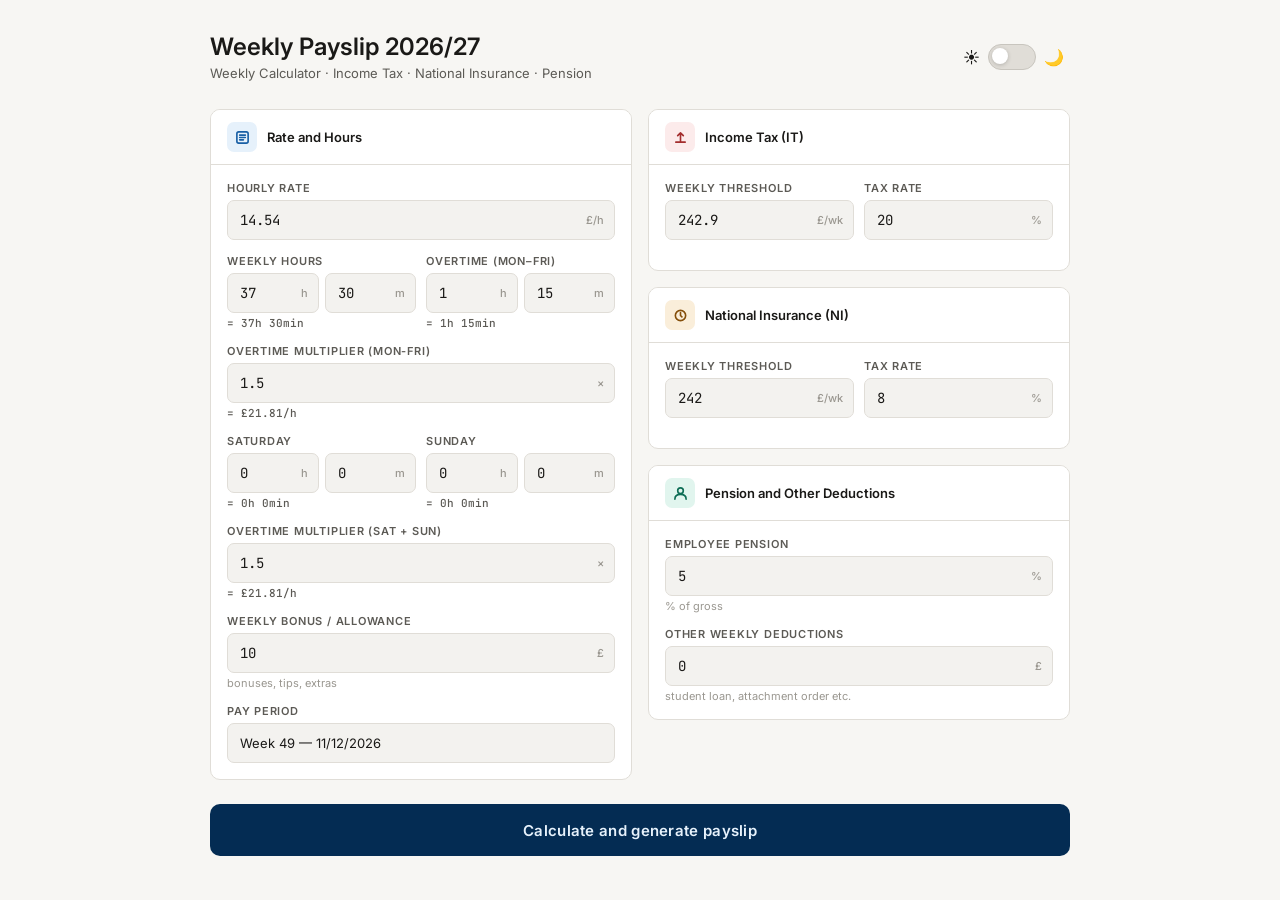
==== index.html @ 555c97ad "Update index.html" ====
<!DOCTYPE html>
<html lang="pl">
<head>
<meta charset="UTF-8"/>
<meta name="viewport" content="width=device-width,initial-scale=1"/>
<title>Weekly Payslip 2026/27</title>
<link href="https://fonts.googleapis.com/css2?family=Inter:wght@400;500;600&family=JetBrains+Mono:wght@400;500&display=swap" rel="stylesheet"/>
<style>
*{box-sizing:border-box;margin:0;padding:0}

body{
  font-family:'Inter',sans-serif;min-height:100vh;padding:2rem 1rem;
  background:#F7F6F3;color:#1A1917;
  --surface:#FFFFFF;--surface2:#F3F2EF;--border:#E0DDD7;--border2:#C8C5BE;
  --text:#1A1917;--text2:#5C5A55;--text3:#9A9790;
  --blue-dark:#042C53;--blue-mid:#185FA5;--blue-light:#E6F1FB;--blue-muted:#85B7EB;
  --teal:#0F6E56;--teal-light:#E1F5EE;--teal-mid:#5DCAA5;
  --red:#A32D2D;--red-light:#FCEBEB;
  --amber:#854F0B;--amber-light:#FAEEDA;
  --purple:#3C3489;--purple-light:#EEEDFE;
  --green:#3B6D11;--green-light:#EAF3DE;
  --radius:10px;--radius-sm:7px;
  --toggle-bg:#E0DDD7;--toggle-thumb:#fff;
  -webkit-transition:background .25s,color .25s;
  transition:background .25s,color .25s;
}

body.dark{
  background:#111110;color:#F0EFED;
  --surface:#1C1C1A;--surface2:#242422;--border:#2E2E2B;--border2:#3D3D3A;
  --text:#F0EFED;--text2:#A8A59E;--text3:#6A6762;
  --blue-dark:#0D3F73;--blue-mid:#3080C8;--blue-light:#0C1E2E;--blue-muted:#5A9DD4;
  --teal:#1A9A78;--teal-light:#0A1F19;--teal-mid:#3DB890;
  --red:#CC4444;--red-light:#220E0E;
  --amber:#C47B20;--amber-light:#211508;
  --purple:#6658D4;--purple-light:#131128;
  --green:#5A9D28;--green-light:#0D1A06;
  --toggle-bg:#3D3D3A;--toggle-thumb:#F0EFED;
}

.container{max-width:860px;margin:0 auto}
.page-header{margin-bottom:1.75rem;display:flex;align-items:center;justify-content:space-between;gap:1rem;flex-wrap:wrap}
.page-header-left{display:flex;flex-direction:column}
.page-title{font-size:24px;font-weight:600;color:var(--text)}
.page-sub{font-size:13px;color:var(--text2);margin-top:4px}

.theme-toggle{
  display:flex;align-items:center;gap:8px;
  cursor:pointer;flex-shrink:0;
  -webkit-user-select:none;user-select:none;
  -webkit-tap-highlight-color:transparent;
  padding:6px;border-radius:8px;
}
.toggle-track{
  width:48px;height:26px;border-radius:13px;
  background:var(--toggle-bg);
  position:relative;
  border:1.5px solid var(--border2);
  -webkit-transition:background .25s;
  transition:background .25s;
  flex-shrink:0;
}
.toggle-thumb{
  position:absolute;top:3px;left:3px;
  width:16px;height:16px;border-radius:50%;
  background:var(--toggle-thumb);
  -webkit-transition:-webkit-transform .25s,background .25s;
  transition:transform .25s,background .25s;
  box-shadow:0 1px 4px rgba(0,0,0,.2);
}
body.dark .toggle-thumb{
  -webkit-transform:translateX(22px);
  transform:translateX(22px);
  background:#3080C8;
}
.toggle-icon{font-size:16px;line-height:1;display:block}

.form-grid{display:grid;grid-template-columns:1fr 1fr;gap:1rem;margin-bottom:1.25rem}
@media(max-width:640px){.form-grid{grid-template-columns:1fr}}
.card{background:var(--surface);border:1px solid var(--border);border-radius:var(--radius);overflow:hidden;-webkit-transition:background .25s,border-color .25s;transition:background .25s,border-color .25s}
.card-head{padding:.75rem 1rem;border-bottom:1px solid var(--border);display:flex;align-items:center;gap:10px;background:var(--surface)}
.card-icon{width:30px;height:30px;border-radius:var(--radius-sm);display:flex;align-items:center;justify-content:center;flex-shrink:0}
.icon-blue{background:var(--blue-light)}.icon-teal{background:var(--teal-light)}.icon-amber{background:var(--amber-light)}.icon-red{background:var(--red-light)}
.card-head-title{font-size:13px;font-weight:600;color:var(--text)}
.card-body{padding:1rem}
.field{margin-bottom:.875rem}.field:last-child{margin-bottom:0}
.field label{font-size:11px;font-weight:600;color:var(--text2);display:block;margin-bottom:5px;text-transform:uppercase;letter-spacing:.07em}
.field-hint{font-size:11px;color:var(--text3);margin-top:3px}
.input-wrap{position:relative}
.input-wrap input{
  width:100%;height:40px;border-radius:var(--radius-sm);
  border:1px solid var(--border);background:var(--surface2);color:var(--text);
  font-size:14px;padding:0 42px 0 12px;
  font-family:'JetBrains Mono',monospace;
  -webkit-transition:border-color .15s;transition:border-color .15s;
  -moz-appearance:textfield;-webkit-appearance:none;appearance:none;
}
.input-wrap input::-webkit-outer-spin-button,.input-wrap input::-webkit-inner-spin-button{-webkit-appearance:none}
.input-wrap input[type=text]{font-family:'Inter',sans-serif;font-size:13px;padding:0 12px}
.input-wrap input:focus{outline:none;border-color:var(--blue-mid)}
.input-suffix{position:absolute;right:11px;top:50%;-webkit-transform:translateY(-50%);transform:translateY(-50%);font-size:11px;color:var(--text3);font-family:'Inter',sans-serif;pointer-events:none;font-weight:500}
.time-display{font-size:11px;color:var(--text3);margin-top:3px;font-family:'JetBrains Mono',monospace;font-weight:500}
.time-display span{color:var(--text2)}
.two-col{display:grid;grid-template-columns:1fr 1fr;gap:10px}
.right-stack{display:flex;flex-direction:column;gap:1rem}
.calc-btn{
  width:100%;height:52px;border-radius:var(--radius);border:none;
  background:var(--blue-dark);color:#E6F1FB;
  font-size:15px;font-weight:600;cursor:pointer;
  font-family:'Inter',sans-serif;letter-spacing:.02em;
  -webkit-transition:opacity .15s;transition:opacity .15s;
  margin-top:.25rem;-webkit-tap-highlight-color:transparent;
}
.calc-btn:hover{opacity:.85}.calc-btn:active{opacity:.9}

.slip-outer{margin-top:1.75rem;background:#E8E6E1;border-radius:16px;padding:1.25rem;display:none}
body.dark .slip-outer{background:#1A1A18}
.slip{background:var(--surface);border-radius:14px;border:1px solid var(--border);overflow:hidden;box-shadow:0 2px 12px rgba(0,0,0,.07)}
.slip-top{background:var(--blue-dark);padding:1.5rem}
.slip-top-row{display:flex;justify-content:space-between;align-items:center}
.slip-wordmark{font-size:10px;letter-spacing:.16em;color:var(--blue-muted);text-transform:uppercase;font-weight:600}
.slip-pill{font-size:10px;background:var(--blue-mid);color:#B5D4F4;padding:4px 13px;border-radius:20px;font-weight:600;letter-spacing:.05em}
.slip-gross-row{margin-top:.875rem;display:flex;align-items:baseline;gap:10px}
.slip-gross-val{font-size:32px;font-weight:600;color:#F0EFED;font-family:'JetBrains Mono',monospace}
.slip-gross-lbl{font-size:12px;color:var(--blue-muted)}
.slip-period{font-size:12px;color:var(--blue-muted);margin-top:3px}
.slip-bar-track{height:4px;background:#0C447C;border-radius:2px;margin-top:1.25rem}
.slip-bar-fill{height:100%;background:var(--teal-mid);border-radius:2px;-webkit-transition:width .5s ease;transition:width .5s ease}
.slip-metrics{display:grid;grid-template-columns:repeat(3,1fr);border-bottom:1px solid var(--border)}
.sm-cell{padding:.875rem 1.125rem;border-right:1px solid var(--border)}.sm-cell:last-child{border-right:none}
.sm-lbl{font-size:10px;text-transform:uppercase;letter-spacing:.07em;color:var(--text3);margin-bottom:4px;font-weight:600}
.sm-val{font-size:17px;font-weight:600;font-family:'JetBrains Mono',monospace}
.v-blue{color:var(--blue-mid)}.v-red{color:var(--red)}.v-green{color:var(--green)}
.slip-section{padding:1rem 1.25rem}.slip-section+.slip-section{border-top:1px solid var(--border)}
.slip-sec-title{font-size:10px;font-weight:700;text-transform:uppercase;letter-spacing:.09em;color:var(--text3);margin-bottom:.75rem}
.earn-table{width:100%;border-collapse:collapse}
.earn-table td{padding:7px 0;font-size:13px;vertical-align:middle;border-bottom:1px solid var(--border)}
.earn-table tr:last-child td{border-bottom:none}
.earn-table td:nth-child(2){text-align:center;font-family:'JetBrains Mono',monospace;font-size:11px;color:var(--text2)}
.earn-table td:nth-child(3){text-align:right;font-family:'JetBrains Mono',monospace;font-size:13px;font-weight:500;color:var(--text)}
.earn-table .total-row td{font-weight:700;font-size:14px;padding-top:11px;border-top:2px solid var(--border2);border-bottom:none}
.tag{display:inline-block;font-size:9px;padding:2px 7px;border-radius:20px;font-weight:700;margin-left:5px;vertical-align:middle;letter-spacing:.03em}
.t-base{background:var(--teal-light);color:var(--teal)}.t-ot{background:var(--amber-light);color:var(--amber)}
.t-sat{background:var(--blue-light);color:var(--blue-mid)}.t-sun{background:var(--red-light);color:var(--red)}
.t-bonus{background:var(--purple-light);color:var(--purple)}
.ded-table{width:100%;border-collapse:collapse}
.ded-table td{padding:7px 0;font-size:13px;border-bottom:1px solid var(--border)}
.ded-table tr:last-child td{border-bottom:none}
.ded-table td:nth-child(2){text-align:right;font-family:'JetBrains Mono',monospace;font-weight:500;color:var(--red)}
.ded-table .total-row td{font-weight:700;font-size:14px;padding-top:11px;border-top:2px solid var(--border2);border-bottom:none}
.ded-table .total-row td:nth-child(2){color:var(--red)}
.ded-note{font-size:11px;color:var(--text3);margin-left:4px}
.net-box{margin:0 1.25rem 1.25rem;background:var(--blue-dark);border-radius:var(--radius);padding:1.125rem 1.25rem;display:flex;justify-content:space-between;align-items:center}
.net-lbl{font-size:11px;color:var(--blue-muted);font-weight:600;text-transform:uppercase;letter-spacing:.06em}
.net-sub{font-size:11px;color:#378ADD;margin-top:3px}
.net-val{font-size:30px;font-weight:600;color:#F0EFED;font-family:'JetBrains Mono',monospace}
.slip-foot{padding:.875rem 1.25rem;background:var(--surface2);font-size:13px;color:var(--text2);border-top:1px solid var(--border);text-align:center}
svg.ico{width:15px;height:15px;stroke-width:1.75;fill:none;stroke-linecap:round;stroke-linejoin:round;display:block}
</style>
</head>
<body>
<div class="container">
  <div class="page-header">
    <div class="page-header-left">
      <div class="page-title">Weekly Payslip 2026/27</div>
      <div class="page-sub">Weekly Calculator · Income Tax · National Insurance · Pension</div>
    </div>
    <div class="theme-toggle" id="themeToggle">
      <span class="toggle-icon">☀️</span>
      <div class="toggle-track"><div class="toggle-thumb"></div></div>
      <span class="toggle-icon">🌙</span>
    </div>
  </div>

  <div class="form-grid">
    <div class="card">
      <div class="card-head">
        <div class="card-icon icon-blue"><svg class="ico" viewBox="0 0 16 16" stroke="#185FA5"><rect x="2" y="2" width="12" height="12" rx="2"/><path d="M5 8h6M5 5.5h6M5 10.5h4"/></svg></div>
        <div class="card-head-title">Rate and Hours</div>
      </div>
      <div class="card-body">
        <div class="field">
          <label>Hourly Rate</label>
          <div class="input-wrap"><input type="number" id="hourly_rate" step="0.01" value="14.54" oninput="livePreview()"/><span class="input-suffix">£/h</span></div>
        </div>
        <div class="two-col">
          <div class="field">
            <label>Weekly Hours</label>
            <div class="two-col" style="gap:6px">
              <div class="input-wrap"><input type="number" id="base_h" min="0" max="168" step="1" value="37" oninput="livePreview()" placeholder="hh"/><span class="input-suffix">h</span></div>
              <div class="input-wrap"><input type="number" id="base_m" min="0" max="59" step="1" value="30" oninput="livePreview()" placeholder="mm"/><span class="input-suffix">m</span></div>
            </div>
            <div class="time-display" id="base_hours_disp"><span>= 37h 30min</span></div>
          </div>
          <div class="field">
            <label>Overtime (Mon–Fri)</label>
            <div class="two-col" style="gap:6px">
              <div class="input-wrap"><input type="number" id="ot_h" min="0" max="99" step="1" value="1" oninput="livePreview()" placeholder="hh"/><span class="input-suffix">h</span></div>
              <div class="input-wrap"><input type="number" id="ot_m" min="0" max="59" step="1" value="15" oninput="livePreview()" placeholder="mm"/><span class="input-suffix">m</span></div>
            </div>
            <div class="time-display" id="ot_hours_disp"><span>= 1h 15min</span></div>
          </div>
        </div>
        <div class="field">
          <label>Overtime Multiplier (Mon-Fri)</label>
          <div class="input-wrap"><input type="number" id="ot_mult" step="0.1" value="1.5" oninput="livePreview()"/><span class="input-suffix">×</span></div>
          <div class="time-display" id="ot_rate_disp"><span>= £0.00/h</span></div>
        </div>
        <div class="two-col">
          <div class="field">
            <label>Saturday</label>
            <div class="two-col" style="gap:6px">
              <div class="input-wrap"><input type="number" id="sat_h" min="0" max="24" step="1" value="0" oninput="livePreview()" placeholder="hh"/><span class="input-suffix">h</span></div>
              <div class="input-wrap"><input type="number" id="sat_m" min="0" max="59" step="1" value="0" oninput="livePreview()" placeholder="mm"/><span class="input-suffix">m</span></div>
            </div>
            <div class="time-display" id="sat_hours_disp"><span>= 0h 0min</span></div>
          </div>
          <div class="field">
            <label>Sunday</label>
            <div class="two-col" style="gap:6px">
              <div class="input-wrap"><input type="number" id="sun_h" min="0" max="24" step="1" value="0" oninput="livePreview()" placeholder="hh"/><span class="input-suffix">h</span></div>
              <div class="input-wrap"><input type="number" id="sun_m" min="0" max="59" step="1" value="0" oninput="livePreview()" placeholder="mm"/><span class="input-suffix">m</span></div>
            </div>
            <div class="time-display" id="sun_hours_disp"><span>= 0h 0min</span></div>
          </div>
        </div>
        <div class="field">
          <label>Overtime Multiplier (Sat + Sun)</label>
          <div class="input-wrap"><input type="number" id="wk_mult" step="0.1" value="1.5" oninput="livePreview()"/><span class="input-suffix">×</span></div>
          <div class="time-display" id="wk_rate_disp"><span>= £0.00/h</span></div>
        </div>
        <div class="field">
          <label>Weekly Bonus / Allowance</label>
          <div class="input-wrap"><input type="number" id="bonus" step="0.01" value="10" oninput="livePreview()"/><span class="input-suffix">£</span></div>
          <div class="field-hint">bonuses, tips, extras</div>
        </div>
        <div class="field">
          <label>Pay Period</label>
          <div class="input-wrap"><input type="text" id="pay_period"/></div>
        </div>
      </div>
    </div>

    <div class="right-stack">
      <div class="card">
        <div class="card-head">
          <div class="card-icon icon-red"><svg class="ico" viewBox="0 0 16 16" stroke="#A32D2D"><path d="M3 13h10M8 3v10M5 6l3-3 3 3"/></svg></div>
          <div class="card-head-title">Income Tax (IT)</div>
        </div>
        <div class="card-body">
          <div class="two-col">
            <div class="field">
              <label>Weekly Threshold</label>
              <div class="input-wrap"><input type="number" id="it_allowance" step="1" value="242.9" oninput="livePreview()"/><span class="input-suffix">£/wk</span></div>
            </div>
            <div class="field">
              <label>Tax Rate</label>
              <div class="input-wrap"><input type="number" id="it_rate" step="1" value="20" oninput="livePreview()"/><span class="input-suffix">%</span></div>
            </div>
          </div>
        </div>
      </div>
      <div class="card">
        <div class="card-head">
          <div class="card-icon icon-amber"><svg class="ico" viewBox="0 0 16 16" stroke="#854F0B"><circle cx="8" cy="8" r="5.5"/><path d="M8 5v3l1.5 1.5"/></svg></div>
          <div class="card-head-title">National Insurance (NI)</div>
        </div>
        <div class="card-body">
          <div class="two-col">
            <div class="field">
              <label>Weekly Threshold</label>
              <div class="input-wrap"><input type="number" id="ni_threshold" step="1" value="242" oninput="livePreview()"/><span class="input-suffix">£/wk</span></div>
            </div>
            <div class="field">
              <label>Tax Rate</label>
              <div class="input-wrap"><input type="number" id="ni_rate" step="0.1" value="8" oninput="livePreview()"/><span class="input-suffix">%</span></div>
            </div>
          </div>
        </div>
      </div>
      <div class="card">
        <div class="card-head">
          <div class="card-icon icon-teal"><svg class="ico" viewBox="0 0 16 16" stroke="#0F6E56"><path d="M8 2a3 3 0 1 1 0 6 3 3 0 0 1 0-6z"/><path d="M2 14c0-3.3 2.7-5 6-5s6 1.7 6 5"/></svg></div>
          <div class="card-head-title">Pension and Other Deductions</div>
        </div>
        <div class="card-body">
          <div class="field">
            <label>Employee Pension</label>
            <div class="input-wrap"><input type="number" id="pen_emp_pct" step="0.1" value="5" oninput="livePreview()"/><span class="input-suffix">%</span></div>
            <div class="field-hint">% of gross</div>
          </div>
          <div class="field" style="margin-top:.5rem">
            <label>Other Weekly Deductions</label>
            <div class="input-wrap"><input type="number" id="other_ded" step="0.01" value="0" oninput="livePreview()"/><span class="input-suffix">£</span></div>
            <div class="field-hint">student loan, attachment order etc.</div>
          </div>
        </div>
      </div>
    </div>
  </div>

  <button class="calc-btn" onclick="generate()">Calculate and generate payslip</button>

  <div class="slip-outer" id="slip-outer">
    <div class="slip">
      <div class="slip-top">
        <div class="slip-top-row">
          <div class="slip-wordmark">UK Weekly Pay Statement</div>
          <div class="slip-pill" id="s-pill">Week 1</div>
        </div>
        <div class="slip-gross-row">
          <div class="slip-gross-val" id="s-gross-top">£0.00</div>
          <div class="slip-gross-lbl">brutto</div>
        </div>
        <div class="slip-period" id="s-period-top">—</div>
        <div class="slip-bar-track"><div class="slip-bar-fill" id="s-prog" style="width:0%"></div></div>
      </div>
      <div class="slip-metrics">
        <div class="sm-cell"><div class="sm-lbl">Total Hours</div><div class="sm-val v-blue" id="s-total-h">0h</div></div>
        <div class="sm-cell"><div class="sm-lbl">Deductions</div><div class="sm-val v-red" id="s-total-ded">£0.00</div></div>
        <div class="sm-cell"><div class="sm-lbl">Net Pay</div><div class="sm-val v-green" id="s-net-top">£0.00</div></div>
      </div>
      <div class="slip-section"><div class="slip-sec-title">Earnings</div><table class="earn-table" id="s-earn"></table></div>
      <div class="slip-section"><div class="slip-sec-title">Deductions</div><table class="ded-table" id="s-ded"></table></div>
      <div class="net-box">
        <div>
          <div class="net-lbl">Net Pay</div>
          <div class="net-sub" id="s-net-sub">after deductions</div>
        </div>
        <div class="net-val" id="s-net-big">£0.00</div>
      </div>
      <div class="slip-foot">
        <span id="s-foot-msg">💡 Click Calculate to generate your payslip</span>
      </div>
    </div>
  </div>
</div>

<script>
/* ── Theme toggle — Safari-safe ── */
function applyTheme(dark) {
  if (dark) {
    document.body.className = 'dark';
  } else {
    document.body.className = '';
  }
}

function toggleTheme() {
  var isDark = document.body.className === 'dark';
  applyTheme(!isDark);
  try { localStorage.setItem('payslip-theme', !isDark ? 'dark' : 'light'); } catch(e) {}
}

/* Attach both click and touchend so iOS doesn't eat the event */
var tog = document.getElementById('themeToggle');
tog.addEventListener('click', function(e) {
  e.preventDefault();
  toggleTheme();
});
tog.addEventListener('touchend', function(e) {
  e.preventDefault();
  toggleTheme();
});

/* Init from localStorage or system preference */
(function() {
  var saved;
  try { saved = localStorage.getItem('payslip-theme'); } catch(e) {}
  if (saved === 'dark') {
    applyTheme(true);
  } else if (!saved && window.matchMedia && window.matchMedia('(prefers-color-scheme: dark)').matches) {
    applyTheme(true);
  }
})();

/* ── Calc helpers ── */
function v(id) { return parseFloat(document.getElementById(id).value) || 0; }
function s(id) { return document.getElementById(id).value || ''; }
function fmt(n) { return '£' + n.toFixed(2).replace(/\B(?=(\d{3})+(?!\d))/g, ','); }
function fmtN(n) { return n.toFixed(2).replace(/\B(?=(\d{3})+(?!\d))/g, ','); }
function round2(n) { return Math.round(n * 100) / 100; }

function getHM(p) {
  var h = parseInt(document.getElementById(p+'_h').value) || 0;
  var m = parseInt(document.getElementById(p+'_m').value) || 0;
  return h + m / 60;
}
function fmtHM(p) {
  var h = parseInt(document.getElementById(p+'_h').value) || 0;
  var m = parseInt(document.getElementById(p+'_m').value) || 0;
  return h + 'h ' + (m > 0 ? m + 'min' : '0min');
}
function fmtH(h) {
  var hh = Math.floor(h);
  var mm = Math.round((h - hh) * 60);
  return hh + 'h' + (mm > 0 ? ' ' + mm + 'min' : '');
}

function updateTimeDisplays() {
  [['base','base_hours'],['ot','ot_hours'],['sat','sat_hours'],['sun','sun_hours']].forEach(function(p) {
    var el = document.getElementById(p[1]+'_disp');
    if (el) el.innerHTML = '<span>= ' + fmtHM(p[0]) + '</span>';
  });
}
function updateRateDisplays() {
  var r = v('hourly_rate');
  var a = document.getElementById('ot_rate_disp');
  if (a) a.innerHTML = '<span>= £' + fmtN(r * v('ot_mult')) + '/h</span>';
  var b = document.getElementById('wk_rate_disp');
  if (b) b.innerHTML = '<span>= £' + fmtN(r * v('wk_mult')) + '/h</span>';
}

function calc() {
  var rate=v('hourly_rate'), baseH=getHM('base'), otH=getHM('ot'), otM=v('ot_mult'),
      satH=getHM('sat'), sunH=getHM('sun'), wkM=v('wk_mult'), bonus=v('bonus');
  var baseAmt=round2(baseH*rate), otAmt=round2(otH*rate*otM),
      satAmt=round2(satH*rate*wkM), sunAmt=round2(sunH*rate*wkM);
  var grossBefore=round2(baseAmt+otAmt+satAmt+sunAmt+bonus);
  var itA=v('it_allowance'), itR=v('it_rate')/100, niT=v('ni_threshold'), niR=v('ni_rate')/100,
      otherDed=v('other_ded'), penPct=v('pen_emp_pct')/100;
  var penAmt=round2((baseAmt+bonus)*penPct);
  var gross=round2(grossBefore-penAmt);
  var taxIT=round2(Math.max(0,gross-itA)), taxNI=round2(Math.max(0,gross-niT));
  var itAmt=round2(taxIT*itR), niAmt=round2(taxNI*niR);
  var totalDed=round2(itAmt+niAmt+otherDed), net=round2(gross-totalDed);
  return {rate:rate,baseH:baseH,otH:otH,otM:otM,satH:satH,sunH:sunH,wkM:wkM,bonus:bonus,
    baseAmt:baseAmt,otAmt:otAmt,satAmt:satAmt,sunAmt:sunAmt,gross:gross,
    penAmt:penAmt,itAmt:itAmt,niAmt:niAmt,otherDed:otherDed,
    totalDed:totalDed,net:net,totalH:baseH+otH+satH+sunH,taxIT:taxIT,taxNI:taxNI};
}

function updateEarn(c) {
  var e='';
  if(c.baseH>0) e+='<tr><td>Basic Pay <span class="tag t-base">Mon–Fri</span></td><td>'+fmtH(c.baseH)+' \u00d7 \u00a3'+fmtN(c.rate)+'</td><td>\u00a3'+fmtN(c.baseAmt)+'</td></tr>';
  if(c.otH>0)   e+='<tr><td>Overtime <span class="tag t-ot">\u00d7'+c.otM+'</span></td><td>'+fmtH(c.otH)+' \u00d7 \u00a3'+fmtN(c.rate*c.otM)+'</td><td>\u00a3'+fmtN(c.otAmt)+'</td></tr>';
  if(c.satH>0)  e+='<tr><td>Saturday <span class="tag t-sat">\u00d7'+c.wkM+'</span></td><td>'+fmtH(c.satH)+' \u00d7 \u00a3'+fmtN(c.rate*c.wkM)+'</td><td>\u00a3'+fmtN(c.satAmt)+'</td></tr>';
  if(c.sunH>0)  e+='<tr><td>Sunday <span class="tag t-sun">\u00d7'+c.wkM+'</span></td><td>'+fmtH(c.sunH)+' \u00d7 \u00a3'+fmtN(c.rate*c.wkM)+'</td><td>\u00a3'+fmtN(c.sunAmt)+'</td></tr>';
  if(c.bonus>0) e+='<tr><td>Bonus / Extra <span class="tag t-bonus">extra</span></td><td>\u2014</td><td>\u00a3'+fmtN(c.bonus)+'</td></tr>';
  if(c.penAmt>0) e+='<tr><td>Pension <span class="tag t-base">sacrifice</span></td><td>\u2014</td><td style="color:var(--red)">\u2212\u00a3'+fmtN(c.penAmt)+'</td></tr>';
  e+='<tr class="total-row"><td>Total Gross</td><td></td><td>\u00a3'+fmtN(c.gross)+'</td></tr>';
  document.getElementById('s-earn').innerHTML=e;
}
function updateDed(c) {
  var d='';
  d+='<tr><td>Income Tax <span class="ded-note">'+v('it_rate')+'% from \u00a3'+fmtN(c.taxIT)+'</span></td><td>\u2212\u00a3'+fmtN(c.itAmt)+'</td></tr>';
  d+='<tr><td>National Insurance <span class="ded-note">'+v('ni_rate')+'% from \u00a3'+fmtN(c.taxNI)+'</span></td><td>\u2212\u00a3'+fmtN(c.niAmt)+'</td></tr>';
  if(c.otherDed>0) d+='<tr><td>Other Deductions</td><td>\u2212\u00a3'+fmtN(c.otherDed)+'</td></tr>';
  d+='<tr class="total-row"><td>Total Deductions</td><td>\u2212\u00a3'+fmtN(c.totalDed)+'</td></tr>';
  document.getElementById('s-ded').innerHTML=d;
}

function livePreview() {
  updateTimeDisplays(); updateRateDisplays();
  var c=calc();
  document.getElementById('s-gross-top').textContent=fmt(c.gross);
  document.getElementById('s-total-ded').textContent=fmt(c.totalDed);
  document.getElementById('s-net-top').textContent=fmt(c.net);
  document.getElementById('s-net-big').textContent=fmt(c.net);
  document.getElementById('s-total-h').textContent=fmtH(c.totalH);
  var pct=c.gross>0?Math.min(100,Math.round(c.net/c.gross*100)):0;
  document.getElementById('s-prog').style.width=pct+'%';
  document.getElementById('s-net-sub').textContent='after deductions from \u00a3'+fmtN(c.gross)+' brutto';
  updateEarn(c); updateDed(c);
}

function generate() {
  var period=s('pay_period');
  document.getElementById('s-pill').textContent=period.split('\u2014')[0].trim()||period;
  document.getElementById('s-period-top').textContent=period;
  livePreview();
  document.getElementById('slip-outer').style.display='block';
  document.getElementById('slip-outer').scrollIntoView({behavior:'smooth',block:'start'});
}

/* iOS Safari-safe date: use numeric Date constructor, never parse strings */
function getNextFriday() {
  var today=new Date();
  var d=(5-today.getDay()+7)%7||7;
  var fri=new Date(today.getFullYear(),today.getMonth(),today.getDate()+d);
  var dd=String(fri.getDate()).padStart(2,'0');
  var mm=String(fri.getMonth()+1).padStart(2,'0');
  return dd+'/'+mm+'/'+fri.getFullYear();
}
function getWeekNumber(d) {
  var u=new Date(Date.UTC(d.getFullYear(),d.getMonth(),d.getDate()));
  var day=u.getUTCDay()||7;
  u.setUTCDate(u.getUTCDate()+4-day);
  var ys=new Date(Date.UTC(u.getUTCFullYear(),0,1));
  return Math.ceil(((u-ys)/86400000+1)/7);
}

var MSGS = [
  '\uD83D\uDCB0 If you saved just \u00a35 a day, that\u2019s \u00a31,825 a year.',
  '\u2615 The UK minimum wage rises every April \u2014 check yours is up to date.',
  '\uD83C\uDFE6 A pension contribution today is worth more than a pay rise tomorrow.',
  '\uD83D\uDCC5 You can carry forward unused pension allowance from the last 3 tax years.',
  '\uD83D\uDCCA The UK tax year runs 6 April to 5 April \u2014 not January to December.',
  '\uD83D\uDE97 Mileage claims at 45p/mile for the first 10,000 miles are tax-free.',
  '\uD83C\uDF1F National Insurance contributions count toward your State Pension entitlement.',
  '\uD83D\uDCDD Always keep payslips \u2014 you may need them for mortgages, visas or benefits.',
  '\u26A1 Switching to salary sacrifice pension can reduce your NI contributions.',
  '\uD83C\uDF81 The first \u00a3500 of employer cash vouchers per year is tax-free.',
  '\uD83E\uDDE0 Your tax code tells HMRC how much personal allowance you get \u2014 check it\u2019s right.',
  '\uD83D\uDEE1\uFE0F Statutory Sick Pay in 2026 is \u00a3116.75 per week \u2014 good to know just in case.',
  '\uD83D\uDCF1 You can check your National Insurance record on the HMRC app.',
  '\u2696\uFE0F The personal allowance for 2026/27 is \u00a312,570 \u2014 that\u2019s \u00a3242.69 per week.',
  '\uD83D\uDD13 Overtime is taxed the same as regular pay \u2014 no special rate applies.',
  '\uD83C\uDFD6\uFE0F Holiday pay should reflect your average earnings, including regular overtime.',
  '\uD83D\uDCE9 If you think you\u2019ve overpaid tax, you can claim a refund directly from HMRC.',
  '\uD83D\uDCC8 The employer pension minimum is 3% \u2014 many employers will match more if you ask.',
  '\uD83D\uDEE0\uFE0F Tool allowances can sometimes be claimed as tax relief \u2014 worth checking.',
  '\u2728 Small wins add up \u2014 pack lunch twice a week and save \u00a3500+ a year.',
  '\uD83C\uDFE0 Working from home? You may be able to claim \u00a36/week tax relief from HMRC.',
  '\uD83D\uDCB3 Paying into a LISA before 50 gets you a 25% government top-up \u2014 up to \u00a31,000/year.',
  '\uD83D\uDEBF Did you know? Gym memberships through work can sometimes be tax-exempt.',
  '\uD83D\uDC47 The higher rate tax band starts at \u00a350,270 in 2026/27.',
  '\uD83D\uDCDE You can update your tax code by calling HMRC on 0300 200 3300.',
  '\uD83C\uDF3F Cycle to Work schemes let you buy a bike tax-free through your employer.',
  '\uD83D\uDED2 Childcare vouchers and Tax-Free Childcare can save families up to \u00a32,000 a year.',
  '\uD83D\uDD52 Working more than 48 hours a week? You can opt out of the Working Time Directive.',
  '\uD83D\uDCB5 The State Pension in 2026/27 is \u00a3221.20 per week \u2014 you need 35 qualifying NI years.',
  '\uD83E\uDD1D Referring a friend to your employer? Many companies pay referral bonuses.',
  '\uD83C\uDF93 Apprenticeship levy-funded training is free to employees \u2014 ask your employer.',
  '\uD83D\uDCA1 An emergency fund of 3 months\u2019 expenses can make a huge difference to your peace of mind.',
  '\uD83D\uDCF0 Payslip errors are more common than you\u2019d think \u2014 always double-check the numbers.',
  '\uD83C\uDFCB\uFE0F Some employers offer tax-exempt gym subsidies \u2014 worth asking HR.',
  '\uD83D\uDCB9 Compound interest: \u00a3100/month invested at 7% grows to over \u00a3120,000 in 30 years.',
  '\uD83C\uDF0D UK workers get 28 days of statutory paid holiday per year \u2014 use every single one.',
  '\uD83D\uDD0D Marriage Allowance can transfer \u00a31,260 of unused personal allowance to your partner.',
  '\uD83D\uDCEA Check your payslip for your employer\u2019s pension contribution \u2014 it\u2019s part of your total pay.',
  '\uD83E\uDD73 Reached a new pay band? Celebrate \u2014 but watch for the 60% effective tax trap near \u00a3100k.',
  '\uD83D\uDD1B Keep digital copies of all payslips \u2014 cloud storage means you\u2019ll never lose them.',
  '\uD83D\uDCC6 Remember: setting up reminders for bills helps avoid late fees.',
  '\uD83D\uDE80 Small side hustles can add hundreds to your annual savings.',
  '\uD83D\uDCB8 Check cashback offers before making big purchases — free money!',
  '\uD83C\uDF0E Understanding exchange rates can save you when traveling abroad.',
  '\uD83D\uDEE3\uFE0F Keep a record of work expenses — some may be tax-deductible.'  
];

function getDailyMsg() {
  var today = new Date();
  var seed = today.getFullYear() * 10000 + (today.getMonth()+1) * 100 + today.getDate();
  return MSGS[seed % MSGS.length];
}

document.addEventListener('DOMContentLoaded', function() {
  var el = document.getElementById('s-foot-msg');
  if (el) el.textContent = getDailyMsg();
  document.getElementById('pay_period').value = 'Week ' + getWeekNumber(new Date()) + ' \u2014 ' + getNextFriday();
  livePreview();
});
</script>
</body>
</html>
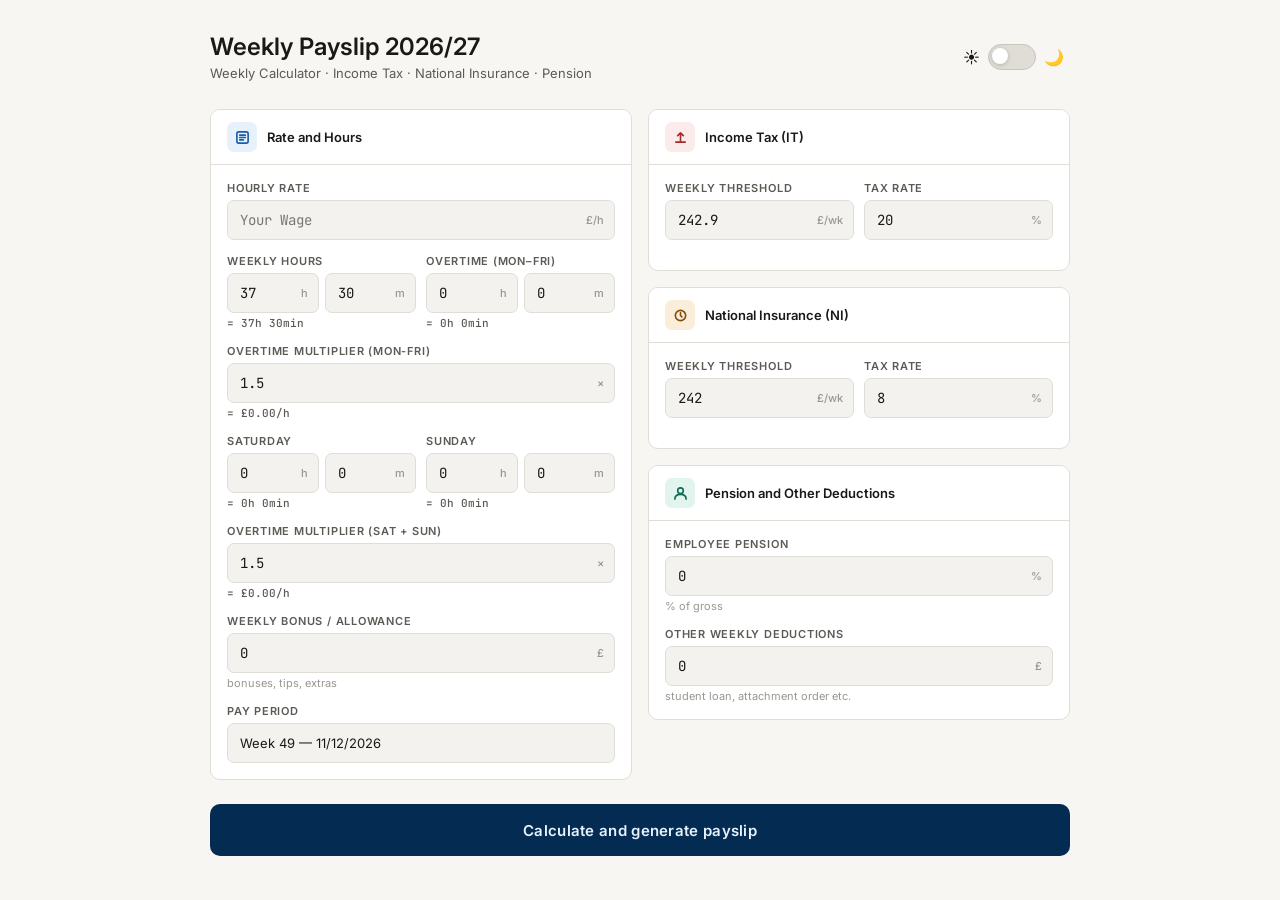
==== commit fe7a213f: "Update index.html" ====
--- a/index.html
+++ b/index.html
@@ -181,7 +181,7 @@
       <div class="card-body">
         <div class="field">
           <label>Hourly Rate</label>
-          <div class="input-wrap"><input type="number" id="hourly_rate" step="0.01" value="14.54" oninput="livePreview()"/><span class="input-suffix">£/h</span></div>
+          <div class="input-wrap"><input type="number" id="hourly_rate" step="0.01" value="" oninput="livePreview()" placeholder="Your Wage"/><span class="input-suffix">£/h</span></div>
         </div>
         <div class="two-col">
           <div class="field">
@@ -195,8 +195,8 @@
           <div class="field">
             <label>Overtime (Mon–Fri)</label>
             <div class="two-col" style="gap:6px">
-              <div class="input-wrap"><input type="number" id="ot_h" min="0" max="99" step="1" value="1" oninput="livePreview()" placeholder="hh"/><span class="input-suffix">h</span></div>
-              <div class="input-wrap"><input type="number" id="ot_m" min="0" max="59" step="1" value="15" oninput="livePreview()" placeholder="mm"/><span class="input-suffix">m</span></div>
+              <div class="input-wrap"><input type="number" id="ot_h" min="0" max="99" step="1" value="0" oninput="livePreview()" placeholder="hh"/><span class="input-suffix">h</span></div>
+              <div class="input-wrap"><input type="number" id="ot_m" min="0" max="59" step="1" value="0" oninput="livePreview()" placeholder="mm"/><span class="input-suffix">m</span></div>
             </div>
             <div class="time-display" id="ot_hours_disp"><span>= 1h 15min</span></div>
           </div>
@@ -231,12 +231,12 @@
         </div>
         <div class="field">
           <label>Weekly Bonus / Allowance</label>
-          <div class="input-wrap"><input type="number" id="bonus" step="0.01" value="10" oninput="livePreview()"/><span class="input-suffix">£</span></div>
+          <div class="input-wrap"><input type="number" id="bonus" step="0.01" value="0" oninput="livePreview()" placeholder="0"/><span class="input-suffix">£</span></div>
           <div class="field-hint">bonuses, tips, extras</div>
         </div>
         <div class="field">
           <label>Pay Period</label>
-          <div class="input-wrap"><input type="text" id="pay_period"/></div>
+          <div class="input-wrap"><input type="text" id="pay_period" readonly/></div>
         </div>
       </div>
     </div>
@@ -286,12 +286,12 @@
         <div class="card-body">
           <div class="field">
             <label>Employee Pension</label>
-            <div class="input-wrap"><input type="number" id="pen_emp_pct" step="0.1" value="5" oninput="livePreview()"/><span class="input-suffix">%</span></div>
+            <div class="input-wrap"><input type="number" id="pen_emp_pct" step="0.1" value="0" oninput="livePreview()" placeholder="0"/><span class="input-suffix">%</span></div>
             <div class="field-hint">% of gross</div>
           </div>
           <div class="field" style="margin-top:.5rem">
             <label>Other Weekly Deductions</label>
-            <div class="input-wrap"><input type="number" id="other_ded" step="0.01" value="0" oninput="livePreview()"/><span class="input-suffix">£</span></div>
+            <div class="input-wrap"><input type="number" id="other_ded" step="0.01" value="0" oninput="livePreview()" placeholder="0"/><span class="input-suffix">£</span></div>
             <div class="field-hint">student loan, attachment order etc.</div>
           </div>
         </div>
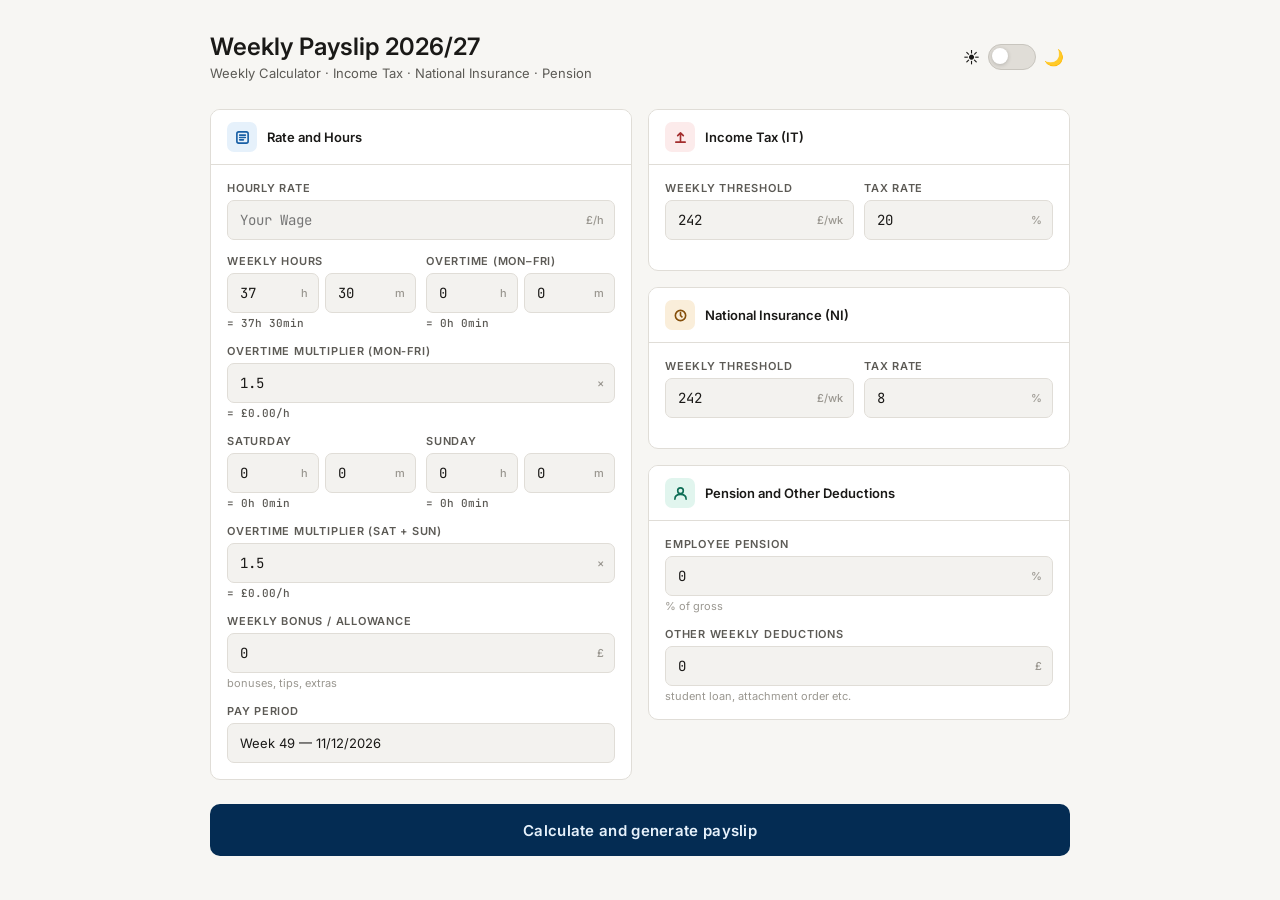
==== commit 4dffbe13: "Update index.html" ====
--- a/index.html
+++ b/index.html
@@ -251,11 +251,11 @@
           <div class="two-col">
             <div class="field">
               <label>Weekly Threshold</label>
-              <div class="input-wrap"><input type="number" id="it_allowance" step="1" value="242.9" oninput="livePreview()"/><span class="input-suffix">£/wk</span></div>
+              <div class="input-wrap"><input type="number" id="it_allowance" step="0.01" value="242" data-real-value="242.9" oninput="livePreview()" readonly/><span class="input-suffix">£/wk</span></div>
             </div>
             <div class="field">
               <label>Tax Rate</label>
-              <div class="input-wrap"><input type="number" id="it_rate" step="1" value="20" oninput="livePreview()"/><span class="input-suffix">%</span></div>
+              <div class="input-wrap"><input type="number" id="it_rate" step="1" value="20" oninput="livePreview()" readonly/><span class="input-suffix">%</span></div>
             </div>
           </div>
         </div>
@@ -269,11 +269,11 @@
           <div class="two-col">
             <div class="field">
               <label>Weekly Threshold</label>
-              <div class="input-wrap"><input type="number" id="ni_threshold" step="1" value="242" oninput="livePreview()"/><span class="input-suffix">£/wk</span></div>
+              <div class="input-wrap"><input type="number" id="ni_threshold" step="1" value="242" oninput="livePreview()" readonly/><span class="input-suffix">£/wk</span></div>
             </div>
             <div class="field">
               <label>Tax Rate</label>
-              <div class="input-wrap"><input type="number" id="ni_rate" step="0.1" value="8" oninput="livePreview()"/><span class="input-suffix">%</span></div>
+              <div class="input-wrap"><input type="number" id="ni_rate" step="0.1" value="8" oninput="livePreview()" readonly/><span class="input-suffix">%</span></div>
             </div>
           </div>
         </div>
@@ -375,7 +375,7 @@
 })();
 
 /* ── Calc helpers ── */
-function v(id) { return parseFloat(document.getElementById(id).value) || 0; }
+function v(id){ const el = document.getElementById(id); return el.dataset.realValue ? parseFloat(el.dataset.realValue) : parseFloat(el.value) || 0;}
 function s(id) { return document.getElementById(id).value || ''; }
 function fmt(n) { return '£' + n.toFixed(2).replace(/\B(?=(\d{3})+(?!\d))/g, ','); }
 function fmtN(n) { return n.toFixed(2).replace(/\B(?=(\d{3})+(?!\d))/g, ','); }
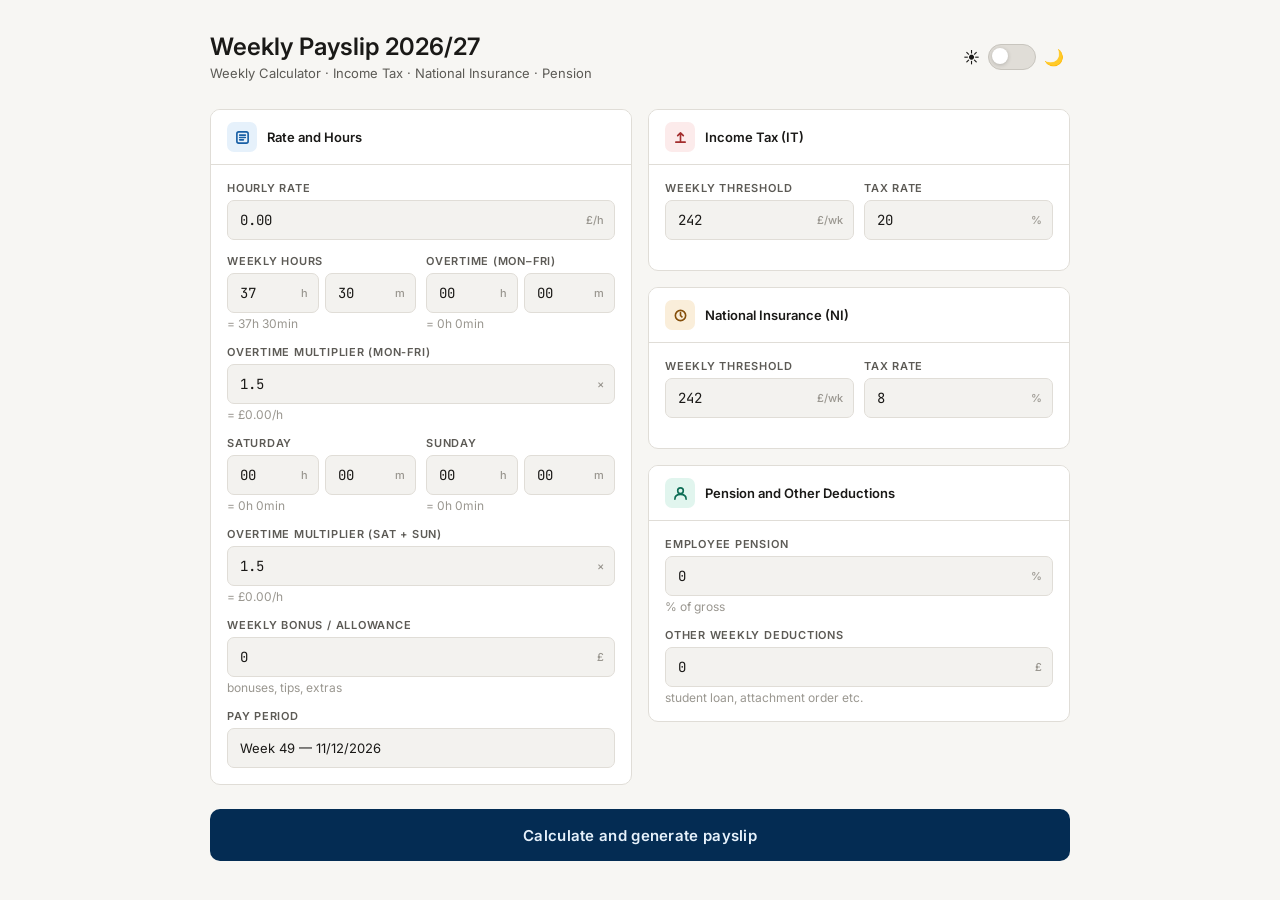
==== commit 80a05051: "Update index.html" ====
--- a/index.html
+++ b/index.html
@@ -85,7 +85,7 @@
 .card-body{padding:1rem}
 .field{margin-bottom:.875rem}.field:last-child{margin-bottom:0}
 .field label{font-size:11px;font-weight:600;color:var(--text2);display:block;margin-bottom:5px;text-transform:uppercase;letter-spacing:.07em}
-.field-hint{font-size:11px;color:var(--text3);margin-top:3px}
+.field-hint{font-size:12px;color:var(--text3);margin-top:3px}
 .input-wrap{position:relative}
 .input-wrap input{
   width:100%;height:40px;border-radius:var(--radius-sm);
@@ -181,7 +181,7 @@
       <div class="card-body">
         <div class="field">
           <label>Hourly Rate</label>
-          <div class="input-wrap"><input type="number" id="hourly_rate" step="0.01" value="" oninput="livePreview()" placeholder="Your Wage"/><span class="input-suffix">£/h</span></div>
+          <div class="input-wrap"><input type="number" id="hourly_rate" step="0.01" value="0.00" oninput="livePreview()" placeholder="Your Wage"/><span class="input-suffix">£/h</span></div>
         </div>
         <div class="two-col">
           <div class="field">
@@ -190,44 +190,44 @@
               <div class="input-wrap"><input type="number" id="base_h" min="0" max="168" step="1" value="37" oninput="livePreview()" placeholder="hh"/><span class="input-suffix">h</span></div>
               <div class="input-wrap"><input type="number" id="base_m" min="0" max="59" step="1" value="30" oninput="livePreview()" placeholder="mm"/><span class="input-suffix">m</span></div>
             </div>
-            <div class="time-display" id="base_hours_disp"><span>= 37h 30min</span></div>
+            <div class="field-hint" id="base_hours_disp"></div>
           </div>
           <div class="field">
             <label>Overtime (Mon–Fri)</label>
             <div class="two-col" style="gap:6px">
-              <div class="input-wrap"><input type="number" id="ot_h" min="0" max="99" step="1" value="0" oninput="livePreview()" placeholder="hh"/><span class="input-suffix">h</span></div>
-              <div class="input-wrap"><input type="number" id="ot_m" min="0" max="59" step="1" value="0" oninput="livePreview()" placeholder="mm"/><span class="input-suffix">m</span></div>
-            </div>
-            <div class="time-display" id="ot_hours_disp"><span>= 1h 15min</span></div>
+              <div class="input-wrap"><input type="number" id="ot_h" min="0" max="99" step="1" value="00" oninput="livePreview()" placeholder="hh"/><span class="input-suffix">h</span></div>
+              <div class="input-wrap"><input type="number" id="ot_m" min="0" max="59" step="1" value="00" oninput="livePreview()" placeholder="mm"/><span class="input-suffix">m</span></div>
+            </div>
+            <div class="field-hint" id="ot_hours_disp"></div>
           </div>
         </div>
         <div class="field">
           <label>Overtime Multiplier (Mon-Fri)</label>
           <div class="input-wrap"><input type="number" id="ot_mult" step="0.1" value="1.5" oninput="livePreview()"/><span class="input-suffix">×</span></div>
-          <div class="time-display" id="ot_rate_disp"><span>= £0.00/h</span></div>
+          <div class="field-hint" id="ot_rate_disp"></div>
         </div>
         <div class="two-col">
           <div class="field">
             <label>Saturday</label>
             <div class="two-col" style="gap:6px">
-              <div class="input-wrap"><input type="number" id="sat_h" min="0" max="24" step="1" value="0" oninput="livePreview()" placeholder="hh"/><span class="input-suffix">h</span></div>
-              <div class="input-wrap"><input type="number" id="sat_m" min="0" max="59" step="1" value="0" oninput="livePreview()" placeholder="mm"/><span class="input-suffix">m</span></div>
-            </div>
-            <div class="time-display" id="sat_hours_disp"><span>= 0h 0min</span></div>
+              <div class="input-wrap"><input type="number" id="sat_h" min="0" max="24" step="1" value="00" oninput="livePreview()" placeholder="hh"/><span class="input-suffix">h</span></div>
+              <div class="input-wrap"><input type="number" id="sat_m" min="0" max="59" step="1" value="00" oninput="livePreview()" placeholder="mm"/><span class="input-suffix">m</span></div>
+            </div>
+            <div class="field-hint" id="sat_hours_disp"><</div>
           </div>
           <div class="field">
             <label>Sunday</label>
             <div class="two-col" style="gap:6px">
-              <div class="input-wrap"><input type="number" id="sun_h" min="0" max="24" step="1" value="0" oninput="livePreview()" placeholder="hh"/><span class="input-suffix">h</span></div>
-              <div class="input-wrap"><input type="number" id="sun_m" min="0" max="59" step="1" value="0" oninput="livePreview()" placeholder="mm"/><span class="input-suffix">m</span></div>
-            </div>
-            <div class="time-display" id="sun_hours_disp"><span>= 0h 0min</span></div>
+              <div class="input-wrap"><input type="number" id="sun_h" min="0" max="24" step="1" value="00" oninput="livePreview()" placeholder="hh"/><span class="input-suffix">h</span></div>
+              <div class="input-wrap"><input type="number" id="sun_m" min="0" max="59" step="1" value="00" oninput="livePreview()" placeholder="mm"/><span class="input-suffix">m</span></div>
+            </div>
+            <div class="field-hint" id="sun_hours_disp"></div>
           </div>
         </div>
         <div class="field">
           <label>Overtime Multiplier (Sat + Sun)</label>
           <div class="input-wrap"><input type="number" id="wk_mult" step="0.1" value="1.5" oninput="livePreview()"/><span class="input-suffix">×</span></div>
-          <div class="time-display" id="wk_rate_disp"><span>= £0.00/h</span></div>
+          <div class="field-hint" id="wk_rate_disp"></div>
         </div>
         <div class="field">
           <label>Weekly Bonus / Allowance</label>
@@ -436,7 +436,7 @@
   if(c.otH>0)   e+='<tr><td>Overtime <span class="tag t-ot">\u00d7'+c.otM+'</span></td><td>'+fmtH(c.otH)+' \u00d7 \u00a3'+fmtN(c.rate*c.otM)+'</td><td>\u00a3'+fmtN(c.otAmt)+'</td></tr>';
   if(c.satH>0)  e+='<tr><td>Saturday <span class="tag t-sat">\u00d7'+c.wkM+'</span></td><td>'+fmtH(c.satH)+' \u00d7 \u00a3'+fmtN(c.rate*c.wkM)+'</td><td>\u00a3'+fmtN(c.satAmt)+'</td></tr>';
   if(c.sunH>0)  e+='<tr><td>Sunday <span class="tag t-sun">\u00d7'+c.wkM+'</span></td><td>'+fmtH(c.sunH)+' \u00d7 \u00a3'+fmtN(c.rate*c.wkM)+'</td><td>\u00a3'+fmtN(c.sunAmt)+'</td></tr>';
-  if(c.bonus>0) e+='<tr><td>Bonus / Extra <span class="tag t-bonus">extra</span></td><td>\u2014</td><td>\u00a3'+fmtN(c.bonus)+'</td></tr>';
+  if(c.bonus>0) e+='<tr><td>Bonus<span class="tag t-bonus">extra</span></td><td>\u2014</td><td>\u00a3'+fmtN(c.bonus)+'</td></tr>';
   if(c.penAmt>0) e+='<tr><td>Pension <span class="tag t-base">sacrifice</span></td><td>\u2014</td><td style="color:var(--red)">\u2212\u00a3'+fmtN(c.penAmt)+'</td></tr>';
   e+='<tr class="total-row"><td>Total Gross</td><td></td><td>\u00a3'+fmtN(c.gross)+'</td></tr>';
   document.getElementById('s-earn').innerHTML=e;
@@ -550,6 +550,10 @@
   document.getElementById('pay_period').value = 'Week ' + getWeekNumber(new Date()) + ' \u2014 ' + getNextFriday();
   livePreview();
 });
+
+document.querySelectorAll('input').forEach(input => {
+  input.addEventListener('focus', () => input.select());
+});
 </script>
 </body>
 </html>
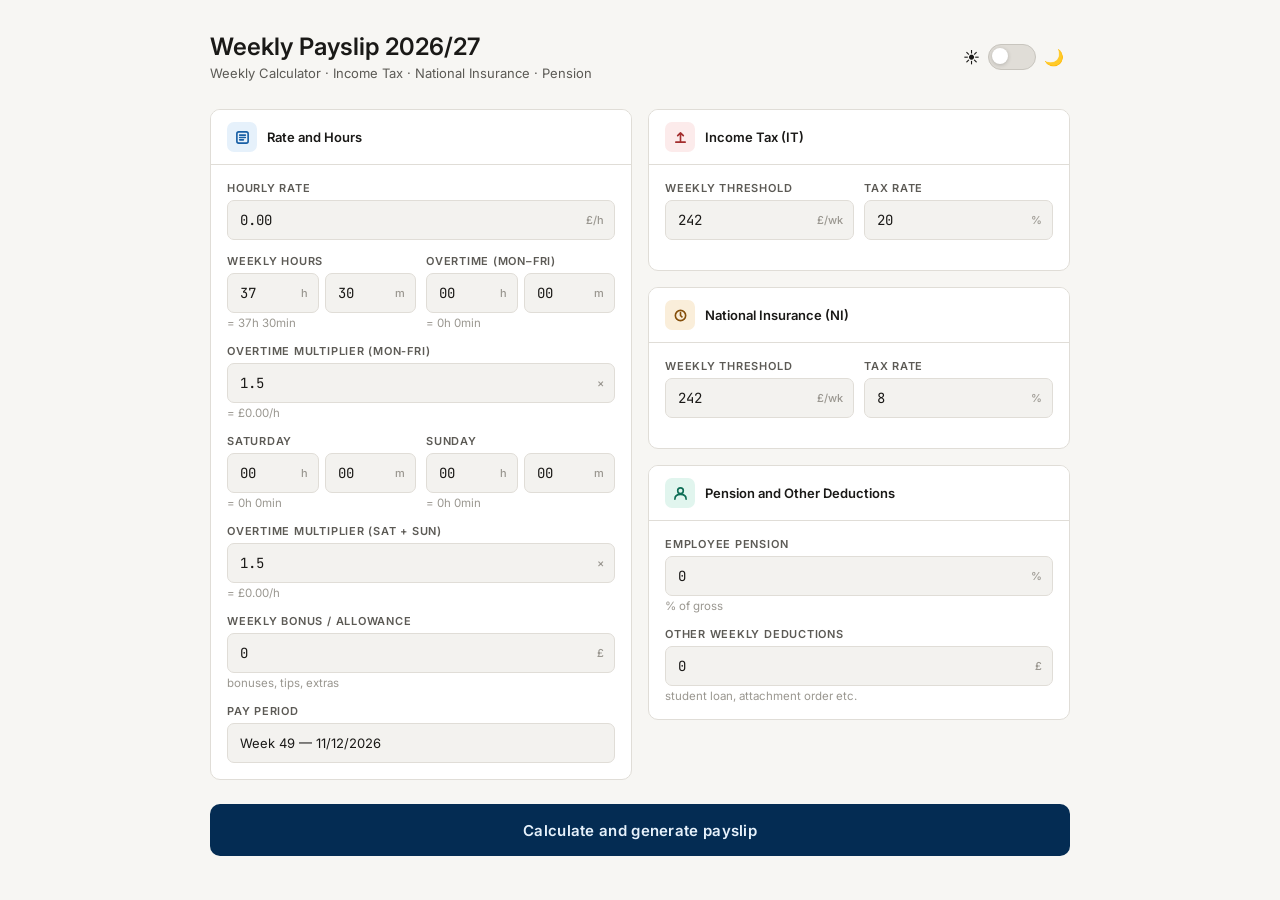
==== commit ec7d1f4c: "Update index.html" ====
--- a/index.html
+++ b/index.html
@@ -85,7 +85,7 @@
 .card-body{padding:1rem}
 .field{margin-bottom:.875rem}.field:last-child{margin-bottom:0}
 .field label{font-size:11px;font-weight:600;color:var(--text2);display:block;margin-bottom:5px;text-transform:uppercase;letter-spacing:.07em}
-.field-hint{font-size:12px;color:var(--text3);margin-top:3px}
+.field-hint{font-size:11.5px;color:var(--text3);margin-top:3px}
 .input-wrap{position:relative}
 .input-wrap input{
   width:100%;height:40px;border-radius:var(--radius-sm);
@@ -433,9 +433,9 @@
 function updateEarn(c) {
   var e='';
   if(c.baseH>0) e+='<tr><td>Basic Pay <span class="tag t-base">Mon–Fri</span></td><td>'+fmtH(c.baseH)+' \u00d7 \u00a3'+fmtN(c.rate)+'</td><td>\u00a3'+fmtN(c.baseAmt)+'</td></tr>';
-  if(c.otH>0)   e+='<tr><td>Overtime <span class="tag t-ot">\u00d7'+c.otM+'</span></td><td>'+fmtH(c.otH)+' \u00d7 \u00a3'+fmtN(c.rate*c.otM)+'</td><td>\u00a3'+fmtN(c.otAmt)+'</td></tr>';
-  if(c.satH>0)  e+='<tr><td>Saturday <span class="tag t-sat">\u00d7'+c.wkM+'</span></td><td>'+fmtH(c.satH)+' \u00d7 \u00a3'+fmtN(c.rate*c.wkM)+'</td><td>\u00a3'+fmtN(c.satAmt)+'</td></tr>';
-  if(c.sunH>0)  e+='<tr><td>Sunday <span class="tag t-sun">\u00d7'+c.wkM+'</span></td><td>'+fmtH(c.sunH)+' \u00d7 \u00a3'+fmtN(c.rate*c.wkM)+'</td><td>\u00a3'+fmtN(c.sunAmt)+'</td></tr>';
+  if(c.otH>0)   e+='<tr><td>Overtime Mon-Fri <span class="tag t-ot">\u00d7'+c.otM+'</span></td><td>'+fmtH(c.otH)+' \u00d7 \u00a3'+fmtN(c.rate*c.otM)+'</td><td>\u00a3'+fmtN(c.otAmt)+'</td></tr>';
+  if(c.satH>0)  e+='<tr><td>Overtime Saturday <span class="tag t-sat">\u00d7'+c.wkM+'</span></td><td>'+fmtH(c.satH)+' \u00d7 \u00a3'+fmtN(c.rate*c.wkM)+'</td><td>\u00a3'+fmtN(c.satAmt)+'</td></tr>';
+  if(c.sunH>0)  e+='<tr><td>Overtime Sunday <span class="tag t-sun">\u00d7'+c.wkM+'</span></td><td>'+fmtH(c.sunH)+' \u00d7 \u00a3'+fmtN(c.rate*c.wkM)+'</td><td>\u00a3'+fmtN(c.sunAmt)+'</td></tr>';
   if(c.bonus>0) e+='<tr><td>Bonus<span class="tag t-bonus">extra</span></td><td>\u2014</td><td>\u00a3'+fmtN(c.bonus)+'</td></tr>';
   if(c.penAmt>0) e+='<tr><td>Pension <span class="tag t-base">sacrifice</span></td><td>\u2014</td><td style="color:var(--red)">\u2212\u00a3'+fmtN(c.penAmt)+'</td></tr>';
   e+='<tr class="total-row"><td>Total Gross</td><td></td><td>\u00a3'+fmtN(c.gross)+'</td></tr>';
@@ -443,8 +443,8 @@
 }
 function updateDed(c) {
   var d='';
-  d+='<tr><td>Income Tax <span class="ded-note">'+v('it_rate')+'% from \u00a3'+fmtN(c.taxIT)+'</span></td><td>\u2212\u00a3'+fmtN(c.itAmt)+'</td></tr>';
-  d+='<tr><td>National Insurance <span class="ded-note">'+v('ni_rate')+'% from \u00a3'+fmtN(c.taxNI)+'</span></td><td>\u2212\u00a3'+fmtN(c.niAmt)+'</td></tr>';
+  d+='<tr><td>Income Tax</td><td>\u2212\u00a3'+fmtN(c.itAmt)+'</td></tr>';
+  d+='<tr><td>National Insurance</td><td>\u2212\u00a3'+fmtN(c.niAmt)+'</td></tr>';
   if(c.otherDed>0) d+='<tr><td>Other Deductions</td><td>\u2212\u00a3'+fmtN(c.otherDed)+'</td></tr>';
   d+='<tr class="total-row"><td>Total Deductions</td><td>\u2212\u00a3'+fmtN(c.totalDed)+'</td></tr>';
   document.getElementById('s-ded').innerHTML=d;
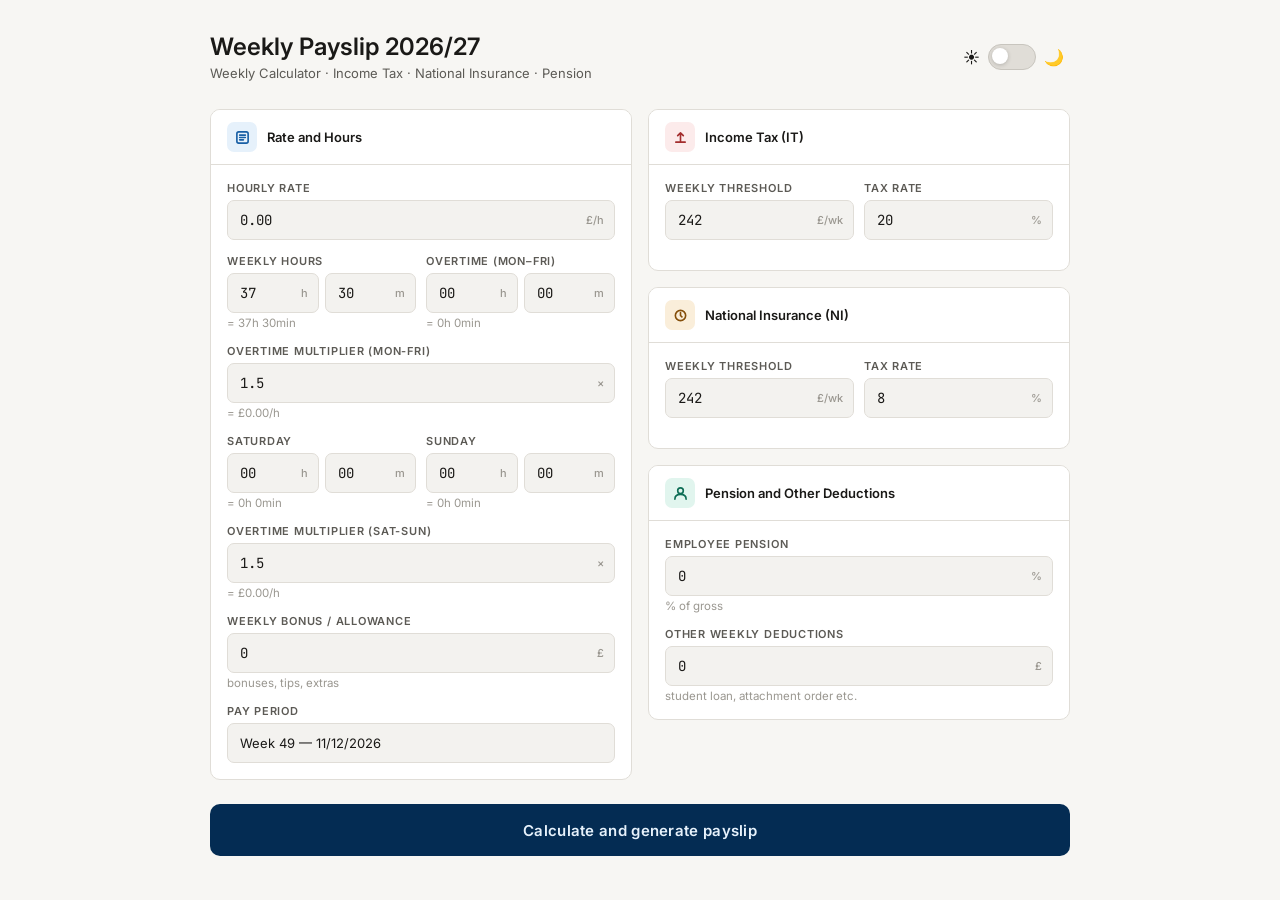
==== commit 758efcc0: "Update index.html" ====
--- a/index.html
+++ b/index.html
@@ -225,7 +225,7 @@
           </div>
         </div>
         <div class="field">
-          <label>Overtime Multiplier (Sat + Sun)</label>
+          <label>Overtime Multiplier (Sat-Sun)</label>
           <div class="input-wrap"><input type="number" id="wk_mult" step="0.1" value="1.5" oninput="livePreview()"/><span class="input-suffix">×</span></div>
           <div class="field-hint" id="wk_rate_disp"></div>
         </div>
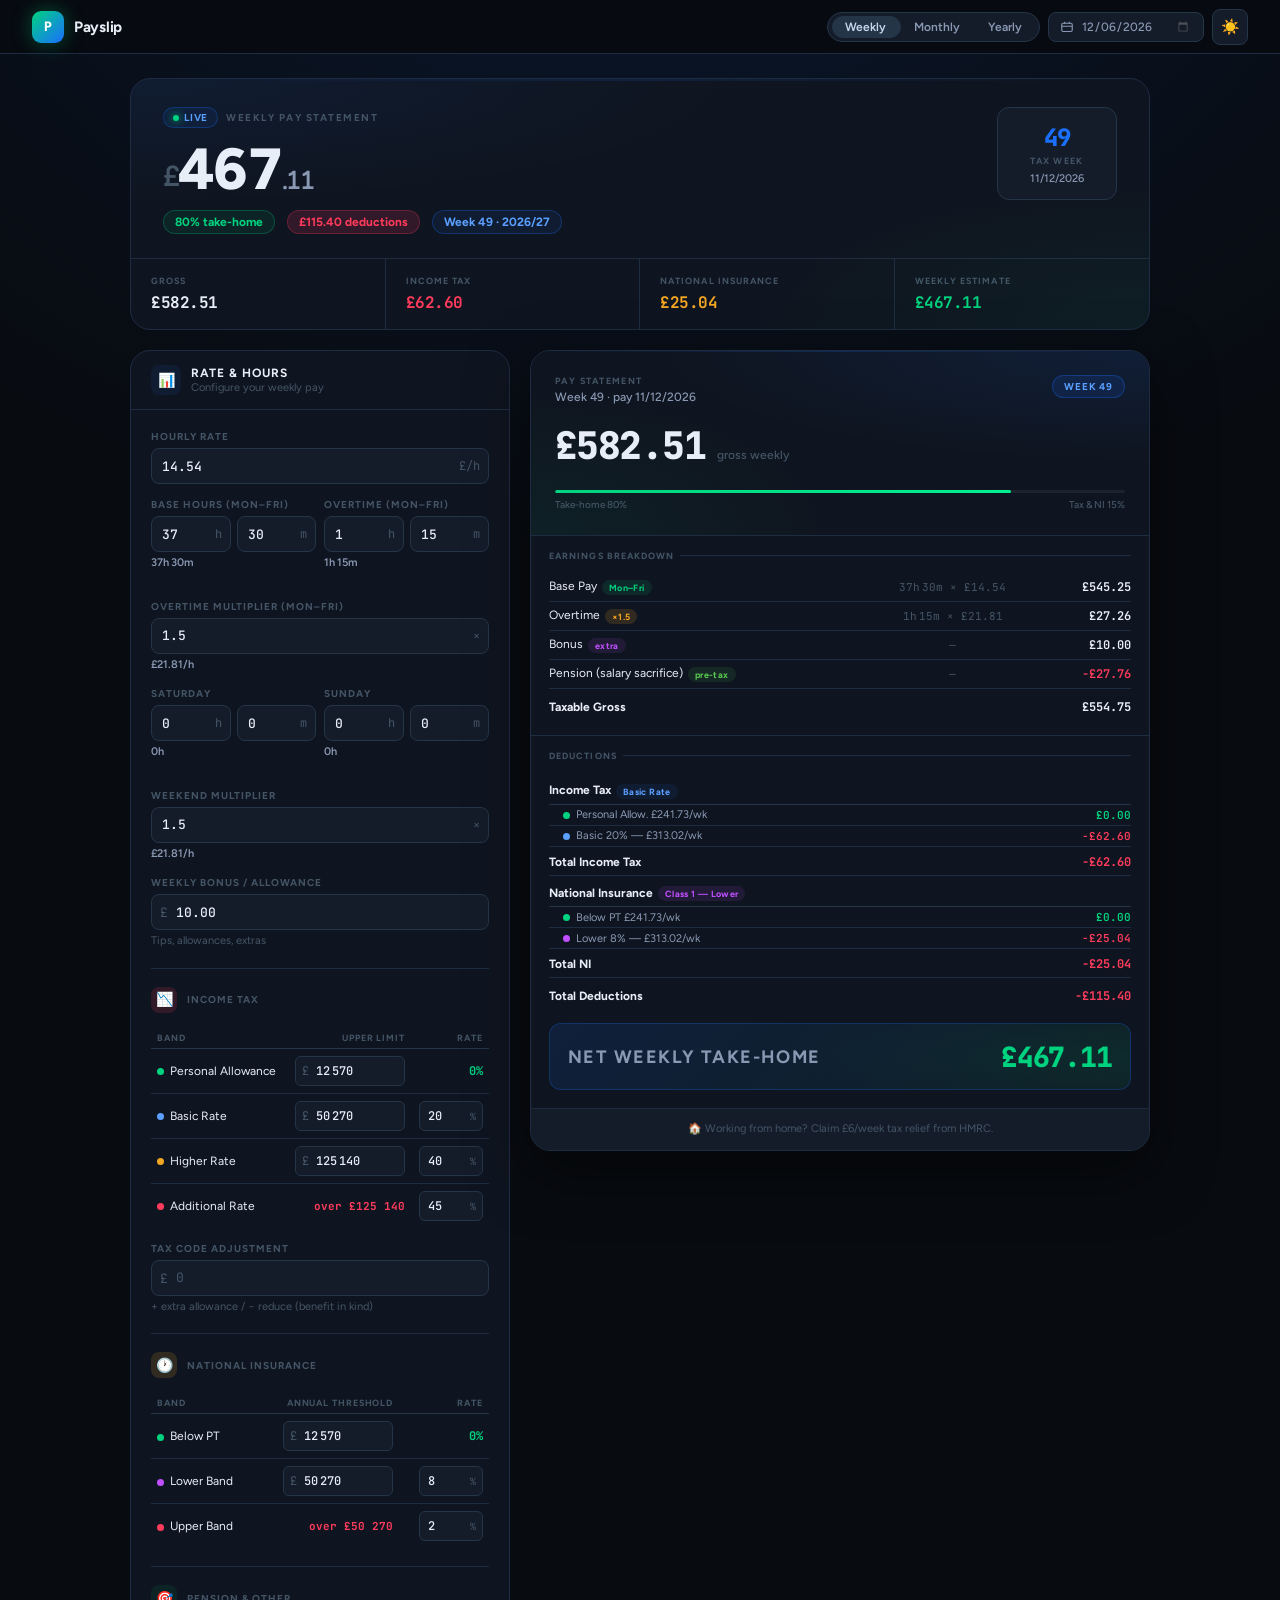
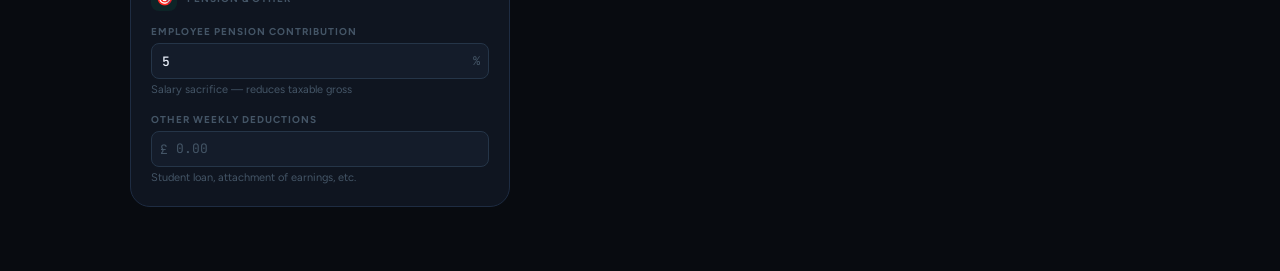
==== commit b75f573c: "Update index.html" ====
--- a/index.html
+++ b/index.html
@@ -1,559 +1,310 @@
 <!DOCTYPE html>
-<html lang="pl">
-<head>
-<meta charset="UTF-8"/>
-<meta name="viewport" content="width=device-width,initial-scale=1"/>
-<title>Weekly Payslip 2026/27</title>
-<link href="https://fonts.googleapis.com/css2?family=Inter:wght@400;500;600&family=JetBrains+Mono:wght@400;500&display=swap" rel="stylesheet"/>
-<style>
-*{box-sizing:border-box;margin:0;padding:0}
-
-body{
-  font-family:'Inter',sans-serif;min-height:100vh;padding:2rem 1rem;
-  background:#F7F6F3;color:#1A1917;
-  --surface:#FFFFFF;--surface2:#F3F2EF;--border:#E0DDD7;--border2:#C8C5BE;
-  --text:#1A1917;--text2:#5C5A55;--text3:#9A9790;
-  --blue-dark:#042C53;--blue-mid:#185FA5;--blue-light:#E6F1FB;--blue-muted:#85B7EB;
-  --teal:#0F6E56;--teal-light:#E1F5EE;--teal-mid:#5DCAA5;
-  --red:#A32D2D;--red-light:#FCEBEB;
-  --amber:#854F0B;--amber-light:#FAEEDA;
-  --purple:#3C3489;--purple-light:#EEEDFE;
-  --green:#3B6D11;--green-light:#EAF3DE;
-  --radius:10px;--radius-sm:7px;
-  --toggle-bg:#E0DDD7;--toggle-thumb:#fff;
-  -webkit-transition:background .25s,color .25s;
-  transition:background .25s,color .25s;
-}
-
-body.dark{
-  background:#111110;color:#F0EFED;
-  --surface:#1C1C1A;--surface2:#242422;--border:#2E2E2B;--border2:#3D3D3A;
-  --text:#F0EFED;--text2:#A8A59E;--text3:#6A6762;
-  --blue-dark:#0D3F73;--blue-mid:#3080C8;--blue-light:#0C1E2E;--blue-muted:#5A9DD4;
-  --teal:#1A9A78;--teal-light:#0A1F19;--teal-mid:#3DB890;
-  --red:#CC4444;--red-light:#220E0E;
-  --amber:#C47B20;--amber-light:#211508;
-  --purple:#6658D4;--purple-light:#131128;
-  --green:#5A9D28;--green-light:#0D1A06;
-  --toggle-bg:#3D3D3A;--toggle-thumb:#F0EFED;
-}
-
-.container{max-width:860px;margin:0 auto}
-.page-header{margin-bottom:1.75rem;display:flex;align-items:center;justify-content:space-between;gap:1rem;flex-wrap:wrap}
-.page-header-left{display:flex;flex-direction:column}
-.page-title{font-size:24px;font-weight:600;color:var(--text)}
-.page-sub{font-size:13px;color:var(--text2);margin-top:4px}
-
-.theme-toggle{
-  display:flex;align-items:center;gap:8px;
-  cursor:pointer;flex-shrink:0;
-  -webkit-user-select:none;user-select:none;
-  -webkit-tap-highlight-color:transparent;
-  padding:6px;border-radius:8px;
-}
-.toggle-track{
-  width:48px;height:26px;border-radius:13px;
-  background:var(--toggle-bg);
-  position:relative;
-  border:1.5px solid var(--border2);
-  -webkit-transition:background .25s;
-  transition:background .25s;
-  flex-shrink:0;
-}
-.toggle-thumb{
-  position:absolute;top:3px;left:3px;
-  width:16px;height:16px;border-radius:50%;
-  background:var(--toggle-thumb);
-  -webkit-transition:-webkit-transform .25s,background .25s;
-  transition:transform .25s,background .25s;
-  box-shadow:0 1px 4px rgba(0,0,0,.2);
-}
-body.dark .toggle-thumb{
-  -webkit-transform:translateX(22px);
-  transform:translateX(22px);
-  background:#3080C8;
-}
-.toggle-icon{font-size:16px;line-height:1;display:block}
-
-.form-grid{display:grid;grid-template-columns:1fr 1fr;gap:1rem;margin-bottom:1.25rem}
-@media(max-width:640px){.form-grid{grid-template-columns:1fr}}
-.card{background:var(--surface);border:1px solid var(--border);border-radius:var(--radius);overflow:hidden;-webkit-transition:background .25s,border-color .25s;transition:background .25s,border-color .25s}
-.card-head{padding:.75rem 1rem;border-bottom:1px solid var(--border);display:flex;align-items:center;gap:10px;background:var(--surface)}
-.card-icon{width:30px;height:30px;border-radius:var(--radius-sm);display:flex;align-items:center;justify-content:center;flex-shrink:0}
-.icon-blue{background:var(--blue-light)}.icon-teal{background:var(--teal-light)}.icon-amber{background:var(--amber-light)}.icon-red{background:var(--red-light)}
-.card-head-title{font-size:13px;font-weight:600;color:var(--text)}
-.card-body{padding:1rem}
-.field{margin-bottom:.875rem}.field:last-child{margin-bottom:0}
-.field label{font-size:11px;font-weight:600;color:var(--text2);display:block;margin-bottom:5px;text-transform:uppercase;letter-spacing:.07em}
-.field-hint{font-size:11.5px;color:var(--text3);margin-top:3px}
-.input-wrap{position:relative}
-.input-wrap input{
-  width:100%;height:40px;border-radius:var(--radius-sm);
-  border:1px solid var(--border);background:var(--surface2);color:var(--text);
-  font-size:14px;padding:0 42px 0 12px;
-  font-family:'JetBrains Mono',monospace;
-  -webkit-transition:border-color .15s;transition:border-color .15s;
-  -moz-appearance:textfield;-webkit-appearance:none;appearance:none;
-}
-.input-wrap input::-webkit-outer-spin-button,.input-wrap input::-webkit-inner-spin-button{-webkit-appearance:none}
-.input-wrap input[type=text]{font-family:'Inter',sans-serif;font-size:13px;padding:0 12px}
-.input-wrap input:focus{outline:none;border-color:var(--blue-mid)}
-.input-suffix{position:absolute;right:11px;top:50%;-webkit-transform:translateY(-50%);transform:translateY(-50%);font-size:11px;color:var(--text3);font-family:'Inter',sans-serif;pointer-events:none;font-weight:500}
-.time-display{font-size:11px;color:var(--text3);margin-top:3px;font-family:'JetBrains Mono',monospace;font-weight:500}
-.time-display span{color:var(--text2)}
-.two-col{display:grid;grid-template-columns:1fr 1fr;gap:10px}
-.right-stack{display:flex;flex-direction:column;gap:1rem}
-.calc-btn{
-  width:100%;height:52px;border-radius:var(--radius);border:none;
-  background:var(--blue-dark);color:#E6F1FB;
-  font-size:15px;font-weight:600;cursor:pointer;
-  font-family:'Inter',sans-serif;letter-spacing:.02em;
-  -webkit-transition:opacity .15s;transition:opacity .15s;
-  margin-top:.25rem;-webkit-tap-highlight-color:transparent;
-}
-.calc-btn:hover{opacity:.85}.calc-btn:active{opacity:.9}
-
-.slip-outer{margin-top:1.75rem;background:#E8E6E1;border-radius:16px;padding:1.25rem;display:none}
-body.dark .slip-outer{background:#1A1A18}
-.slip{background:var(--surface);border-radius:14px;border:1px solid var(--border);overflow:hidden;box-shadow:0 2px 12px rgba(0,0,0,.07)}
-.slip-top{background:var(--blue-dark);padding:1.5rem}
-.slip-top-row{display:flex;justify-content:space-between;align-items:center}
-.slip-wordmark{font-size:10px;letter-spacing:.16em;color:var(--blue-muted);text-transform:uppercase;font-weight:600}
-.slip-pill{font-size:10px;background:var(--blue-mid);color:#B5D4F4;padding:4px 13px;border-radius:20px;font-weight:600;letter-spacing:.05em}
-.slip-gross-row{margin-top:.875rem;display:flex;align-items:baseline;gap:10px}
-.slip-gross-val{font-size:32px;font-weight:600;color:#F0EFED;font-family:'JetBrains Mono',monospace}
-.slip-gross-lbl{font-size:12px;color:var(--blue-muted)}
-.slip-period{font-size:12px;color:var(--blue-muted);margin-top:3px}
-.slip-bar-track{height:4px;background:#0C447C;border-radius:2px;margin-top:1.25rem}
-.slip-bar-fill{height:100%;background:var(--teal-mid);border-radius:2px;-webkit-transition:width .5s ease;transition:width .5s ease}
-.slip-metrics{display:grid;grid-template-columns:repeat(3,1fr);border-bottom:1px solid var(--border)}
-.sm-cell{padding:.875rem 1.125rem;border-right:1px solid var(--border)}.sm-cell:last-child{border-right:none}
-.sm-lbl{font-size:10px;text-transform:uppercase;letter-spacing:.07em;color:var(--text3);margin-bottom:4px;font-weight:600}
-.sm-val{font-size:17px;font-weight:600;font-family:'JetBrains Mono',monospace}
-.v-blue{color:var(--blue-mid)}.v-red{color:var(--red)}.v-green{color:var(--green)}
-.slip-section{padding:1rem 1.25rem}.slip-section+.slip-section{border-top:1px solid var(--border)}
-.slip-sec-title{font-size:10px;font-weight:700;text-transform:uppercase;letter-spacing:.09em;color:var(--text3);margin-bottom:.75rem}
-.earn-table{width:100%;border-collapse:collapse}
-.earn-table td{padding:7px 0;font-size:13px;vertical-align:middle;border-bottom:1px solid var(--border)}
-.earn-table tr:last-child td{border-bottom:none}
-.earn-table td:nth-child(2){text-align:center;font-family:'JetBrains Mono',monospace;font-size:11px;color:var(--text2)}
-.earn-table td:nth-child(3){text-align:right;font-family:'JetBrains Mono',monospace;font-size:13px;font-weight:500;color:var(--text)}
-.earn-table .total-row td{font-weight:700;font-size:14px;padding-top:11px;border-top:2px solid var(--border2);border-bottom:none}
-.tag{display:inline-block;font-size:9px;padding:2px 7px;border-radius:20px;font-weight:700;margin-left:5px;vertical-align:middle;letter-spacing:.03em}
-.t-base{background:var(--teal-light);color:var(--teal)}.t-ot{background:var(--amber-light);color:var(--amber)}
-.t-sat{background:var(--blue-light);color:var(--blue-mid)}.t-sun{background:var(--red-light);color:var(--red)}
-.t-bonus{background:var(--purple-light);color:var(--purple)}
-.ded-table{width:100%;border-collapse:collapse}
-.ded-table td{padding:7px 0;font-size:13px;border-bottom:1px solid var(--border)}
-.ded-table tr:last-child td{border-bottom:none}
-.ded-table td:nth-child(2){text-align:right;font-family:'JetBrains Mono',monospace;font-weight:500;color:var(--red)}
-.ded-table .total-row td{font-weight:700;font-size:14px;padding-top:11px;border-top:2px solid var(--border2);border-bottom:none}
-.ded-table .total-row td:nth-child(2){color:var(--red)}
-.ded-note{font-size:11px;color:var(--text3);margin-left:4px}
-.net-box{margin:0 1.25rem 1.25rem;background:var(--blue-dark);border-radius:var(--radius);padding:1.125rem 1.25rem;display:flex;justify-content:space-between;align-items:center}
-.net-lbl{font-size:11px;color:var(--blue-muted);font-weight:600;text-transform:uppercase;letter-spacing:.06em}
-.net-sub{font-size:11px;color:#378ADD;margin-top:3px}
-.net-val{font-size:30px;font-weight:600;color:#F0EFED;font-family:'JetBrains Mono',monospace}
-.slip-foot{padding:.875rem 1.25rem;background:var(--surface2);font-size:13px;color:var(--text2);border-top:1px solid var(--border);text-align:center}
-svg.ico{width:15px;height:15px;stroke-width:1.75;fill:none;stroke-linecap:round;stroke-linejoin:round;display:block}
-</style>
-</head>
-<body>
-<div class="container">
-  <div class="page-header">
-    <div class="page-header-left">
-      <div class="page-title">Weekly Payslip 2026/27</div>
-      <div class="page-sub">Weekly Calculator · Income Tax · National Insurance · Pension</div>
-    </div>
-    <div class="theme-toggle" id="themeToggle">
-      <span class="toggle-icon">☀️</span>
-      <div class="toggle-track"><div class="toggle-thumb"></div></div>
-      <span class="toggle-icon">🌙</span>
-    </div>
-  </div>
-
-  <div class="form-grid">
-    <div class="card">
-      <div class="card-head">
-        <div class="card-icon icon-blue"><svg class="ico" viewBox="0 0 16 16" stroke="#185FA5"><rect x="2" y="2" width="12" height="12" rx="2"/><path d="M5 8h6M5 5.5h6M5 10.5h4"/></svg></div>
-        <div class="card-head-title">Rate and Hours</div>
-      </div>
-      <div class="card-body">
-        <div class="field">
-          <label>Hourly Rate</label>
-          <div class="input-wrap"><input type="number" id="hourly_rate" step="0.01" value="0.00" oninput="livePreview()" placeholder="Your Wage"/><span class="input-suffix">£/h</span></div>
-        </div>
-        <div class="two-col">
-          <div class="field">
-            <label>Weekly Hours</label>
-            <div class="two-col" style="gap:6px">
-              <div class="input-wrap"><input type="number" id="base_h" min="0" max="168" step="1" value="37" oninput="livePreview()" placeholder="hh"/><span class="input-suffix">h</span></div>
-              <div class="input-wrap"><input type="number" id="base_m" min="0" max="59" step="1" value="30" oninput="livePreview()" placeholder="mm"/><span class="input-suffix">m</span></div>
-            </div>
-            <div class="field-hint" id="base_hours_disp"></div>
-          </div>
-          <div class="field">
-            <label>Overtime (Mon–Fri)</label>
-            <div class="two-col" style="gap:6px">
-              <div class="input-wrap"><input type="number" id="ot_h" min="0" max="99" step="1" value="00" oninput="livePreview()" placeholder="hh"/><span class="input-suffix">h</span></div>
-              <div class="input-wrap"><input type="number" id="ot_m" min="0" max="59" step="1" value="00" oninput="livePreview()" placeholder="mm"/><span class="input-suffix">m</span></div>
-            </div>
-            <div class="field-hint" id="ot_hours_disp"></div>
-          </div>
-        </div>
-        <div class="field">
-          <label>Overtime Multiplier (Mon-Fri)</label>
-          <div class="input-wrap"><input type="number" id="ot_mult" step="0.1" value="1.5" oninput="livePreview()"/><span class="input-suffix">×</span></div>
-          <div class="field-hint" id="ot_rate_disp"></div>
-        </div>
-        <div class="two-col">
-          <div class="field">
-            <label>Saturday</label>
-            <div class="two-col" style="gap:6px">
-              <div class="input-wrap"><input type="number" id="sat_h" min="0" max="24" step="1" value="00" oninput="livePreview()" placeholder="hh"/><span class="input-suffix">h</span></div>
-              <div class="input-wrap"><input type="number" id="sat_m" min="0" max="59" step="1" value="00" oninput="livePreview()" placeholder="mm"/><span class="input-suffix">m</span></div>
-            </div>
-            <div class="field-hint" id="sat_hours_disp"><</div>
-          </div>
-          <div class="field">
-            <label>Sunday</label>
-            <div class="two-col" style="gap:6px">
-              <div class="input-wrap"><input type="number" id="sun_h" min="0" max="24" step="1" value="00" oninput="livePreview()" placeholder="hh"/><span class="input-suffix">h</span></div>
-              <div class="input-wrap"><input type="number" id="sun_m" min="0" max="59" step="1" value="00" oninput="livePreview()" placeholder="mm"/><span class="input-suffix">m</span></div>
-            </div>
-            <div class="field-hint" id="sun_hours_disp"></div>
-          </div>
-        </div>
-        <div class="field">
-          <label>Overtime Multiplier (Sat-Sun)</label>
-          <div class="input-wrap"><input type="number" id="wk_mult" step="0.1" value="1.5" oninput="livePreview()"/><span class="input-suffix">×</span></div>
-          <div class="field-hint" id="wk_rate_disp"></div>
-        </div>
-        <div class="field">
-          <label>Weekly Bonus / Allowance</label>
-          <div class="input-wrap"><input type="number" id="bonus" step="0.01" value="0" oninput="livePreview()" placeholder="0"/><span class="input-suffix">£</span></div>
-          <div class="field-hint">bonuses, tips, extras</div>
-        </div>
-        <div class="field">
-          <label>Pay Period</label>
-          <div class="input-wrap"><input type="text" id="pay_period" readonly/></div>
-        </div>
-      </div>
-    </div>
-
-    <div class="right-stack">
-      <div class="card">
-        <div class="card-head">
-          <div class="card-icon icon-red"><svg class="ico" viewBox="0 0 16 16" stroke="#A32D2D"><path d="M3 13h10M8 3v10M5 6l3-3 3 3"/></svg></div>
-          <div class="card-head-title">Income Tax (IT)</div>
-        </div>
-        <div class="card-body">
-          <div class="two-col">
-            <div class="field">
-              <label>Weekly Threshold</label>
-              <div class="input-wrap"><input type="number" id="it_allowance" step="0.01" value="242" data-real-value="242.9" oninput="livePreview()" readonly/><span class="input-suffix">£/wk</span></div>
-            </div>
-            <div class="field">
-              <label>Tax Rate</label>
-              <div class="input-wrap"><input type="number" id="it_rate" step="1" value="20" oninput="livePreview()" readonly/><span class="input-suffix">%</span></div>
-            </div>
-          </div>
-        </div>
-      </div>
-      <div class="card">
-        <div class="card-head">
-          <div class="card-icon icon-amber"><svg class="ico" viewBox="0 0 16 16" stroke="#854F0B"><circle cx="8" cy="8" r="5.5"/><path d="M8 5v3l1.5 1.5"/></svg></div>
-          <div class="card-head-title">National Insurance (NI)</div>
-        </div>
-        <div class="card-body">
-          <div class="two-col">
-            <div class="field">
-              <label>Weekly Threshold</label>
-              <div class="input-wrap"><input type="number" id="ni_threshold" step="1" value="242" oninput="livePreview()" readonly/><span class="input-suffix">£/wk</span></div>
-            </div>
-            <div class="field">
-              <label>Tax Rate</label>
-              <div class="input-wrap"><input type="number" id="ni_rate" step="0.1" value="8" oninput="livePreview()" readonly/><span class="input-suffix">%</span></div>
-            </div>
-          </div>
-        </div>
-      </div>
-      <div class="card">
-        <div class="card-head">
-          <div class="card-icon icon-teal"><svg class="ico" viewBox="0 0 16 16" stroke="#0F6E56"><path d="M8 2a3 3 0 1 1 0 6 3 3 0 0 1 0-6z"/><path d="M2 14c0-3.3 2.7-5 6-5s6 1.7 6 5"/></svg></div>
-          <div class="card-head-title">Pension and Other Deductions</div>
-        </div>
-        <div class="card-body">
-          <div class="field">
-            <label>Employee Pension</label>
-            <div class="input-wrap"><input type="number" id="pen_emp_pct" step="0.1" value="0" oninput="livePreview()" placeholder="0"/><span class="input-suffix">%</span></div>
-            <div class="field-hint">% of gross</div>
-          </div>
-          <div class="field" style="margin-top:.5rem">
-            <label>Other Weekly Deductions</label>
-            <div class="input-wrap"><input type="number" id="other_ded" step="0.01" value="0" oninput="livePreview()" placeholder="0"/><span class="input-suffix">£</span></div>
-            <div class="field-hint">student loan, attachment order etc.</div>
-          </div>
-        </div>
-      </div>
-    </div>
-  </div>
-
-  <button class="calc-btn" onclick="generate()">Calculate and generate payslip</button>
-
-  <div class="slip-outer" id="slip-outer">
-    <div class="slip">
-      <div class="slip-top">
-        <div class="slip-top-row">
-          <div class="slip-wordmark">UK Weekly Pay Statement</div>
-          <div class="slip-pill" id="s-pill">Week 1</div>
-        </div>
-        <div class="slip-gross-row">
-          <div class="slip-gross-val" id="s-gross-top">£0.00</div>
-          <div class="slip-gross-lbl">brutto</div>
-        </div>
-        <div class="slip-period" id="s-period-top">—</div>
-        <div class="slip-bar-track"><div class="slip-bar-fill" id="s-prog" style="width:0%"></div></div>
-      </div>
-      <div class="slip-metrics">
-        <div class="sm-cell"><div class="sm-lbl">Total Hours</div><div class="sm-val v-blue" id="s-total-h">0h</div></div>
-        <div class="sm-cell"><div class="sm-lbl">Deductions</div><div class="sm-val v-red" id="s-total-ded">£0.00</div></div>
-        <div class="sm-cell"><div class="sm-lbl">Net Pay</div><div class="sm-val v-green" id="s-net-top">£0.00</div></div>
-      </div>
-      <div class="slip-section"><div class="slip-sec-title">Earnings</div><table class="earn-table" id="s-earn"></table></div>
-      <div class="slip-section"><div class="slip-sec-title">Deductions</div><table class="ded-table" id="s-ded"></table></div>
-      <div class="net-box">
-        <div>
-          <div class="net-lbl">Net Pay</div>
-          <div class="net-sub" id="s-net-sub">after deductions</div>
-        </div>
-        <div class="net-val" id="s-net-big">£0.00</div>
-      </div>
-      <div class="slip-foot">
-        <span id="s-foot-msg">💡 Click Calculate to generate your payslip</span>
-      </div>
-    </div>
-  </div>
-</div>
-
-<script>
-/* ── Theme toggle — Safari-safe ── */
-function applyTheme(dark) {
-  if (dark) {
-    document.body.className = 'dark';
-  } else {
-    document.body.className = '';
-  }
-}
-
-function toggleTheme() {
-  var isDark = document.body.className === 'dark';
-  applyTheme(!isDark);
-  try { localStorage.setItem('payslip-theme', !isDark ? 'dark' : 'light'); } catch(e) {}
-}
-
-/* Attach both click and touchend so iOS doesn't eat the event */
-var tog = document.getElementById('themeToggle');
-tog.addEventListener('click', function(e) {
-  e.preventDefault();
-  toggleTheme();
-});
-tog.addEventListener('touchend', function(e) {
-  e.preventDefault();
-  toggleTheme();
-});
-
-/* Init from localStorage or system preference */
-(function() {
-  var saved;
-  try { saved = localStorage.getItem('payslip-theme'); } catch(e) {}
-  if (saved === 'dark') {
-    applyTheme(true);
-  } else if (!saved && window.matchMedia && window.matchMedia('(prefers-color-scheme: dark)').matches) {
-    applyTheme(true);
-  }
-})();
-
-/* ── Calc helpers ── */
-function v(id){ const el = document.getElementById(id); return el.dataset.realValue ? parseFloat(el.dataset.realValue) : parseFloat(el.value) || 0;}
-function s(id) { return document.getElementById(id).value || ''; }
-function fmt(n) { return '£' + n.toFixed(2).replace(/\B(?=(\d{3})+(?!\d))/g, ','); }
-function fmtN(n) { return n.toFixed(2).replace(/\B(?=(\d{3})+(?!\d))/g, ','); }
-function round2(n) { return Math.round(n * 100) / 100; }
-
-function getHM(p) {
-  var h = parseInt(document.getElementById(p+'_h').value) || 0;
-  var m = parseInt(document.getElementById(p+'_m').value) || 0;
-  return h + m / 60;
-}
-function fmtHM(p) {
-  var h = parseInt(document.getElementById(p+'_h').value) || 0;
-  var m = parseInt(document.getElementById(p+'_m').value) || 0;
-  return h + 'h ' + (m > 0 ? m + 'min' : '0min');
-}
-function fmtH(h) {
-  var hh = Math.floor(h);
-  var mm = Math.round((h - hh) * 60);
-  return hh + 'h' + (mm > 0 ? ' ' + mm + 'min' : '');
-}
-
-function updateTimeDisplays() {
-  [['base','base_hours'],['ot','ot_hours'],['sat','sat_hours'],['sun','sun_hours']].forEach(function(p) {
-    var el = document.getElementById(p[1]+'_disp');
-    if (el) el.innerHTML = '<span>= ' + fmtHM(p[0]) + '</span>';
-  });
-}
-function updateRateDisplays() {
-  var r = v('hourly_rate');
-  var a = document.getElementById('ot_rate_disp');
-  if (a) a.innerHTML = '<span>= £' + fmtN(r * v('ot_mult')) + '/h</span>';
-  var b = document.getElementById('wk_rate_disp');
-  if (b) b.innerHTML = '<span>= £' + fmtN(r * v('wk_mult')) + '/h</span>';
-}
-
-function calc() {
-  var rate=v('hourly_rate'), baseH=getHM('base'), otH=getHM('ot'), otM=v('ot_mult'),
-      satH=getHM('sat'), sunH=getHM('sun'), wkM=v('wk_mult'), bonus=v('bonus');
-  var baseAmt=round2(baseH*rate), otAmt=round2(otH*rate*otM),
-      satAmt=round2(satH*rate*wkM), sunAmt=round2(sunH*rate*wkM);
-  var grossBefore=round2(baseAmt+otAmt+satAmt+sunAmt+bonus);
-  var itA=v('it_allowance'), itR=v('it_rate')/100, niT=v('ni_threshold'), niR=v('ni_rate')/100,
-      otherDed=v('other_ded'), penPct=v('pen_emp_pct')/100;
-  var penAmt=round2((baseAmt+bonus)*penPct);
-  var gross=round2(grossBefore-penAmt);
-  var taxIT=round2(Math.max(0,gross-itA)), taxNI=round2(Math.max(0,gross-niT));
-  var itAmt=round2(taxIT*itR), niAmt=round2(taxNI*niR);
-  var totalDed=round2(itAmt+niAmt+otherDed), net=round2(gross-totalDed);
-  return {rate:rate,baseH:baseH,otH:otH,otM:otM,satH:satH,sunH:sunH,wkM:wkM,bonus:bonus,
-    baseAmt:baseAmt,otAmt:otAmt,satAmt:satAmt,sunAmt:sunAmt,gross:gross,
-    penAmt:penAmt,itAmt:itAmt,niAmt:niAmt,otherDed:otherDed,
-    totalDed:totalDed,net:net,totalH:baseH+otH+satH+sunH,taxIT:taxIT,taxNI:taxNI};
-}
-
-function updateEarn(c) {
-  var e='';
-  if(c.baseH>0) e+='<tr><td>Basic Pay <span class="tag t-base">Mon–Fri</span></td><td>'+fmtH(c.baseH)+' \u00d7 \u00a3'+fmtN(c.rate)+'</td><td>\u00a3'+fmtN(c.baseAmt)+'</td></tr>';
-  if(c.otH>0)   e+='<tr><td>Overtime Mon-Fri <span class="tag t-ot">\u00d7'+c.otM+'</span></td><td>'+fmtH(c.otH)+' \u00d7 \u00a3'+fmtN(c.rate*c.otM)+'</td><td>\u00a3'+fmtN(c.otAmt)+'</td></tr>';
-  if(c.satH>0)  e+='<tr><td>Overtime Saturday <span class="tag t-sat">\u00d7'+c.wkM+'</span></td><td>'+fmtH(c.satH)+' \u00d7 \u00a3'+fmtN(c.rate*c.wkM)+'</td><td>\u00a3'+fmtN(c.satAmt)+'</td></tr>';
-  if(c.sunH>0)  e+='<tr><td>Overtime Sunday <span class="tag t-sun">\u00d7'+c.wkM+'</span></td><td>'+fmtH(c.sunH)+' \u00d7 \u00a3'+fmtN(c.rate*c.wkM)+'</td><td>\u00a3'+fmtN(c.sunAmt)+'</td></tr>';
-  if(c.bonus>0) e+='<tr><td>Bonus<span class="tag t-bonus">extra</span></td><td>\u2014</td><td>\u00a3'+fmtN(c.bonus)+'</td></tr>';
-  if(c.penAmt>0) e+='<tr><td>Pension <span class="tag t-base">sacrifice</span></td><td>\u2014</td><td style="color:var(--red)">\u2212\u00a3'+fmtN(c.penAmt)+'</td></tr>';
-  e+='<tr class="total-row"><td>Total Gross</td><td></td><td>\u00a3'+fmtN(c.gross)+'</td></tr>';
-  document.getElementById('s-earn').innerHTML=e;
-}
-function updateDed(c) {
-  var d='';
-  d+='<tr><td>Income Tax</td><td>\u2212\u00a3'+fmtN(c.itAmt)+'</td></tr>';
-  d+='<tr><td>National Insurance</td><td>\u2212\u00a3'+fmtN(c.niAmt)+'</td></tr>';
-  if(c.otherDed>0) d+='<tr><td>Other Deductions</td><td>\u2212\u00a3'+fmtN(c.otherDed)+'</td></tr>';
-  d+='<tr class="total-row"><td>Total Deductions</td><td>\u2212\u00a3'+fmtN(c.totalDed)+'</td></tr>';
-  document.getElementById('s-ded').innerHTML=d;
-}
-
-function livePreview() {
-  updateTimeDisplays(); updateRateDisplays();
-  var c=calc();
-  document.getElementById('s-gross-top').textContent=fmt(c.gross);
-  document.getElementById('s-total-ded').textContent=fmt(c.totalDed);
-  document.getElementById('s-net-top').textContent=fmt(c.net);
-  document.getElementById('s-net-big').textContent=fmt(c.net);
-  document.getElementById('s-total-h').textContent=fmtH(c.totalH);
-  var pct=c.gross>0?Math.min(100,Math.round(c.net/c.gross*100)):0;
-  document.getElementById('s-prog').style.width=pct+'%';
-  document.getElementById('s-net-sub').textContent='after deductions from \u00a3'+fmtN(c.gross)+' brutto';
-  updateEarn(c); updateDed(c);
-}
-
-function generate() {
-  var period=s('pay_period');
-  document.getElementById('s-pill').textContent=period.split('\u2014')[0].trim()||period;
-  document.getElementById('s-period-top').textContent=period;
-  livePreview();
-  document.getElementById('slip-outer').style.display='block';
-  document.getElementById('slip-outer').scrollIntoView({behavior:'smooth',block:'start'});
-}
-
-/* iOS Safari-safe date: use numeric Date constructor, never parse strings */
-function getNextFriday() {
-  var today=new Date();
-  var d=(5-today.getDay()+7)%7||7;
-  var fri=new Date(today.getFullYear(),today.getMonth(),today.getDate()+d);
-  var dd=String(fri.getDate()).padStart(2,'0');
-  var mm=String(fri.getMonth()+1).padStart(2,'0');
-  return dd+'/'+mm+'/'+fri.getFullYear();
-}
-function getWeekNumber(d) {
-  var u=new Date(Date.UTC(d.getFullYear(),d.getMonth(),d.getDate()));
-  var day=u.getUTCDay()||7;
-  u.setUTCDate(u.getUTCDate()+4-day);
-  var ys=new Date(Date.UTC(u.getUTCFullYear(),0,1));
-  return Math.ceil(((u-ys)/86400000+1)/7);
-}
-
-var MSGS = [
-  '\uD83D\uDCB0 If you saved just \u00a35 a day, that\u2019s \u00a31,825 a year.',
-  '\u2615 The UK minimum wage rises every April \u2014 check yours is up to date.',
-  '\uD83C\uDFE6 A pension contribution today is worth more than a pay rise tomorrow.',
-  '\uD83D\uDCC5 You can carry forward unused pension allowance from the last 3 tax years.',
-  '\uD83D\uDCCA The UK tax year runs 6 April to 5 April \u2014 not January to December.',
-  '\uD83D\uDE97 Mileage claims at 45p/mile for the first 10,000 miles are tax-free.',
-  '\uD83C\uDF1F National Insurance contributions count toward your State Pension entitlement.',
-  '\uD83D\uDCDD Always keep payslips \u2014 you may need them for mortgages, visas or benefits.',
-  '\u26A1 Switching to salary sacrifice pension can reduce your NI contributions.',
-  '\uD83C\uDF81 The first \u00a3500 of employer cash vouchers per year is tax-free.',
-  '\uD83E\uDDE0 Your tax code tells HMRC how much personal allowance you get \u2014 check it\u2019s right.',
-  '\uD83D\uDEE1\uFE0F Statutory Sick Pay in 2026 is \u00a3116.75 per week \u2014 good to know just in case.',
-  '\uD83D\uDCF1 You can check your National Insurance record on the HMRC app.',
-  '\u2696\uFE0F The personal allowance for 2026/27 is \u00a312,570 \u2014 that\u2019s \u00a3242.69 per week.',
-  '\uD83D\uDD13 Overtime is taxed the same as regular pay \u2014 no special rate applies.',
-  '\uD83C\uDFD6\uFE0F Holiday pay should reflect your average earnings, including regular overtime.',
-  '\uD83D\uDCE9 If you think you\u2019ve overpaid tax, you can claim a refund directly from HMRC.',
-  '\uD83D\uDCC8 The employer pension minimum is 3% \u2014 many employers will match more if you ask.',
-  '\uD83D\uDEE0\uFE0F Tool allowances can sometimes be claimed as tax relief \u2014 worth checking.',
-  '\u2728 Small wins add up \u2014 pack lunch twice a week and save \u00a3500+ a year.',
-  '\uD83C\uDFE0 Working from home? You may be able to claim \u00a36/week tax relief from HMRC.',
-  '\uD83D\uDCB3 Paying into a LISA before 50 gets you a 25% government top-up \u2014 up to \u00a31,000/year.',
-  '\uD83D\uDEBF Did you know? Gym memberships through work can sometimes be tax-exempt.',
-  '\uD83D\uDC47 The higher rate tax band starts at \u00a350,270 in 2026/27.',
-  '\uD83D\uDCDE You can update your tax code by calling HMRC on 0300 200 3300.',
-  '\uD83C\uDF3F Cycle to Work schemes let you buy a bike tax-free through your employer.',
-  '\uD83D\uDED2 Childcare vouchers and Tax-Free Childcare can save families up to \u00a32,000 a year.',
-  '\uD83D\uDD52 Working more than 48 hours a week? You can opt out of the Working Time Directive.',
-  '\uD83D\uDCB5 The State Pension in 2026/27 is \u00a3221.20 per week \u2014 you need 35 qualifying NI years.',
-  '\uD83E\uDD1D Referring a friend to your employer? Many companies pay referral bonuses.',
-  '\uD83C\uDF93 Apprenticeship levy-funded training is free to employees \u2014 ask your employer.',
-  '\uD83D\uDCA1 An emergency fund of 3 months\u2019 expenses can make a huge difference to your peace of mind.',
-  '\uD83D\uDCF0 Payslip errors are more common than you\u2019d think \u2014 always double-check the numbers.',
-  '\uD83C\uDFCB\uFE0F Some employers offer tax-exempt gym subsidies \u2014 worth asking HR.',
-  '\uD83D\uDCB9 Compound interest: \u00a3100/month invested at 7% grows to over \u00a3120,000 in 30 years.',
-  '\uD83C\uDF0D UK workers get 28 days of statutory paid holiday per year \u2014 use every single one.',
-  '\uD83D\uDD0D Marriage Allowance can transfer \u00a31,260 of unused personal allowance to your partner.',
-  '\uD83D\uDCEA Check your payslip for your employer\u2019s pension contribution \u2014 it\u2019s part of your total pay.',
-  '\uD83E\uDD73 Reached a new pay band? Celebrate \u2014 but watch for the 60% effective tax trap near \u00a3100k.',
-  '\uD83D\uDD1B Keep digital copies of all payslips \u2014 cloud storage means you\u2019ll never lose them.',
-  '\uD83D\uDCC6 Remember: setting up reminders for bills helps avoid late fees.',
-  '\uD83D\uDE80 Small side hustles can add hundreds to your annual savings.',
-  '\uD83D\uDCB8 Check cashback offers before making big purchases — free money!',
-  '\uD83C\uDF0E Understanding exchange rates can save you when traveling abroad.',
-  '\uD83D\uDEE3\uFE0F Keep a record of work expenses — some may be tax-deductible.'  
-];
-
-function getDailyMsg() {
-  var today = new Date();
-  var seed = today.getFullYear() * 10000 + (today.getMonth()+1) * 100 + today.getDate();
-  return MSGS[seed % MSGS.length];
-}
-
-document.addEventListener('DOMContentLoaded', function() {
-  var el = document.getElementById('s-foot-msg');
-  if (el) el.textContent = getDailyMsg();
-  document.getElementById('pay_period').value = 'Week ' + getWeekNumber(new Date()) + ' \u2014 ' + getNextFriday();
-  livePreview();
-});
-
-document.querySelectorAll('input').forEach(input => {
-  input.addEventListener('focus', () => input.select());
-});
-</script>
-</body>
+<html lang="en">
+	<head>
+		<meta charset="UTF-8"/>
+		<meta name="viewport" content="width=device-width,initial-scale=1"/>
+		<title>Payslip · 2026/27</title>
+		<link href="https://fonts.googleapis.com/css2?family=Figtree:wght@300;400;500;600;700;800;900&family=JetBrains+Mono:wght@400;500;600&display=swap" rel="stylesheet"/>
+		<link rel="stylesheet" href="payslip.css">
+	</head>
+	<body>
+		<div id="bar-tt">
+			<div class="tt-row" id="tt-label" style="font-size:10px;text-transform:uppercase;letter-spacing:.1em;color:var(--text3);margin-bottom:6px;font-weight:700"></div>
+			<div class="tt-row"><span style="color:var(--g)">Gross</span><span class="tt-val" id="tt-gross" style="color:var(--g)">—</span></div>
+			<div class="tt-row"><span style="color:var(--r)">Deductions</span><span class="tt-val" id="tt-ded" style="color:var(--r)">—</span></div>
+			<div class="tt-row" style="border-top:1px solid var(--border);margin-top:5px;padding-top:7px"><span style="color:var(--g)">Net pay</span><span class="tt-val" id="tt-net" style="color:var(--g)">—</span></div>
+		</div>
+		<!-- NAV -->
+		<nav class="topnav">
+			<div class="nav-brand">
+				<div class="nav-logo">P</div>
+				Payslip
+			</div>
+			<div class="nav-right">
+				<!-- Period toggle -->
+				<div class="tog-pill" id="period-pill">
+					<div class="tog-pill-thumb" id="pill-thumb"></div>
+					<button class="tog-pill-btn on" id="btn-weekly">Weekly</button>
+					<button class="tog-pill-btn" id="btn-monthly">Monthly</button>
+					<button class="tog-pill-btn" id="btn-yearly">Yearly</button>
+				</div>
+				<div class="nav-date">
+					<svg width="12" height="12" fill="none" stroke="currentColor" stroke-width="1.5" viewBox="0 0 16 16">
+						<rect x="1" y="3" width="14" height="11" rx="2"/>
+						<path d="M5 1v3M11 1v3M1 7h14"/>
+					</svg>
+					<input type="date" id="today-date"/>
+				</div>
+				<div class="tog-btn" id="togBtn" title="Theme"><span class="theme-icon" id="theme-icon">🌙</span></div>
+			</div>
+		</nav>
+		<div class="wrap">
+			<!-- HERO -->
+			<div class="hero">
+				<div class="hero-scan"></div>
+				<div class="hero-main">
+					<div style="animation:fadeIn .5s ease .1s both">
+						<div class="hero-eyebrow">
+							<div class="hero-tag">
+								<div class="live-dot"></div>
+								LIVE
+							</div>
+							<span id="hero-eyebrow-label">WEEKLY PAY STATEMENT</span>
+						</div>
+						<div class="hero-net"><span class="currency">£</span><span id="hero-net-int">0</span><span class="pence">.<span id="hero-net-dec">00</span></span></div>
+						<div class="hero-sub">
+							<div class="hero-pill pill-g" id="hero-pill-rate">0% take-home</div>
+							<div class="hero-pill pill-r" id="hero-pill-ded">£0.00 deductions</div>
+							<div class="hero-pill pill-b" id="hero-pill-week">Week 1 · 2026/27</div>
+						</div>
+					</div>
+					<div class="hero-right">
+						<div class="hero-week-badge">
+							<div class="hwb-week" id="hero-week-num">1</div>
+							<div class="hwb-label">Tax Week</div>
+							<div class="hwb-pay" id="hero-pay-date">Pay date —</div>
+						</div>
+					</div>
+				</div>
+				<div class="hero-stats">
+					<div class="hstat">
+						<div class="hstat-l">Gross</div>
+						<div class="hstat-v" id="hs-gross" style="color:var(--text)">£0.00</div>
+					</div>
+					<div class="hstat">
+						<div class="hstat-l">Income Tax</div>
+						<div class="hstat-v" id="hs-it" style="color:var(--r)">£0.00</div>
+					</div>
+					<div class="hstat">
+						<div class="hstat-l">National Insurance</div>
+						<div class="hstat-v" id="hs-ni" style="color:var(--gold)">£0.00</div>
+					</div>
+					<div class="hstat">
+						<div class="hstat-l" id="hs-annual-label">Annual Estimate</div>
+						<div class="hstat-v" id="hs-annual" style="color:var(--g)">£0.00</div>
+					</div>
+				</div>
+			</div>
+			<div class="layout">
+				<!-- INPUTS -->
+				<div class="inputs-panel">
+					<div class="panel-head">
+						<div class="ph-ico ico-b">📊</div>
+						<div>
+							<div class="ph-title">Rate &amp; Hours</div>
+							<div class="ph-sub">Configure your weekly pay</div>
+						</div>
+					</div>
+					<div class="panel-body">
+						<div class="field">
+							<label>Hourly Rate</label>
+							<div class="iw"><input type="text" inputmode="decimal" id="hourly_rate" placeholder="0.00"/><span class="isuf">£/h</span></div>
+						</div>
+						<div class="two-col" style="margin-bottom:.875rem">
+							<div class="field">
+								<label>Base Hours (Mon–Fri)</label>
+								<div class="two-col" style="gap:6px">
+									<div class="iw"><input type="number" id="base_h" min="0" max="168" step="1" value="37"/><span class="isuf">h</span></div>
+									<div class="iw"><input type="number" id="base_m" min="0" max="59" step="1" value="30"/><span class="isuf">m</span></div>
+								</div>
+								<div class="hint" id="base_disp"></div>
+							</div>
+							<div class="field">
+								<label>Overtime (Mon–Fri)</label>
+								<div class="two-col" style="gap:6px">
+									<div class="iw"><input type="number" id="ot_h" min="0" max="99" step="1" value="1"/><span class="isuf">h</span></div>
+									<div class="iw"><input type="number" id="ot_m" min="0" max="59" step="1" value="15"/><span class="isuf">m</span></div>
+								</div>
+								<div class="hint" id="ot_disp"></div>
+							</div>
+						</div>
+						<div class="field">
+							<label>Overtime Multiplier (Mon–Fri)</label>
+							<div class="iw"><input type="number" id="ot_mult" step="0.1" value="1.5"/><span class="isuf">×</span></div>
+							<div class="hint" id="ot_rate_disp"></div>
+						</div>
+						<div class="two-col" style="margin-bottom:.875rem">
+							<div class="field">
+								<label>Saturday</label>
+								<div class="two-col" style="gap:6px">
+									<div class="iw"><input type="number" id="sat_h" min="0" max="24" step="1" value="0"/><span class="isuf">h</span></div>
+									<div class="iw"><input type="number" id="sat_m" min="0" max="59" step="1" value="0"/><span class="isuf">m</span></div>
+								</div>
+								<div class="hint" id="sat_disp"></div>
+							</div>
+							<div class="field">
+								<label>Sunday</label>
+								<div class="two-col" style="gap:6px">
+									<div class="iw"><input type="number" id="sun_h" min="0" max="24" step="1" value="0"/><span class="isuf">h</span></div>
+									<div class="iw"><input type="number" id="sun_m" min="0" max="59" step="1" value="0"/><span class="isuf">m</span></div>
+								</div>
+								<div class="hint" id="sun_disp"></div>
+							</div>
+						</div>
+						<div class="field">
+							<label>Weekend Multiplier</label>
+							<div class="iw"><input type="number" id="wk_mult" step="0.1" value="1.5"/><span class="isuf">×</span></div>
+							<div class="hint" id="wk_rate_disp"></div>
+						</div>
+						<div class="field">
+							<label>Weekly Bonus / Allowance</label>
+							<div class="iw iw-pre"><span class="ipre">£</span><input type="text" inputmode="decimal" id="bonus" placeholder="0.00"/></div>
+							<div class="hint">Tips, allowances, extras</div>
+						</div>
+						<div class="sec-divider"></div>
+						<div style="display:flex;align-items:center;gap:10px;margin-bottom:.875rem">
+							<div class="ph-ico ico-r" style="width:26px;height:26px">📉</div>
+							<div style="font-size:10px;font-weight:700;text-transform:uppercase;letter-spacing:.1em;color:var(--text3)">Income Tax</div>
+						</div>
+						<table class="rtbl">
+							<thead>
+								<tr>
+									<th>Band</th>
+									<th>Upper limit</th>
+									<th>Rate</th>
+								</tr>
+							</thead>
+							<tbody>
+								<tr>
+									<td><span class="bnd" style="background:var(--g)"></span>Personal Allowance</td>
+									<td>
+										<div class="iw iw-pre"><span class="ipre">£</span><input type="text" inputmode="numeric" id="it_pa" placeholder="12 570"/></div>
+									</td>
+									<td><span style="font-family:var(--mono);font-size:12px;color:var(--g);font-weight:700">0%</span></td>
+								</tr>
+								<tr>
+									<td><span class="bnd" style="background:#5B9FFF"></span>Basic Rate</td>
+									<td>
+										<div class="iw iw-pre"><span class="ipre">£</span><input type="text" inputmode="numeric" id="it_basic_top" placeholder="50 270"/></div>
+									</td>
+									<td>
+										<div class="iw" style="max-width:64px"><input type="number" id="it_basic_rate" step="0.1" value="20"/><span class="isuf">%</span></div>
+									</td>
+								</tr>
+								<tr>
+									<td><span class="bnd" style="background:var(--gold)"></span>Higher Rate</td>
+									<td>
+										<div class="iw iw-pre"><span class="ipre">£</span><input type="text" inputmode="numeric" id="it_higher_top" placeholder="125 140"/></div>
+									</td>
+									<td>
+										<div class="iw" style="max-width:64px"><input type="number" id="it_higher_rate" step="0.1" value="40"/><span class="isuf">%</span></div>
+									</td>
+								</tr>
+								<tr>
+									<td><span class="bnd" style="background:var(--r)"></span>Additional Rate</td>
+									<td><span style="font-family:var(--mono);font-size:11px;color:var(--r);font-weight:700">over £125 140</span></td>
+									<td>
+										<div class="iw" style="max-width:64px"><input type="number" id="it_add_rate" step="0.1" value="45"/><span class="isuf">%</span></div>
+									</td>
+								</tr>
+							</tbody>
+						</table>
+						<div class="field" style="margin-top:.875rem">
+							<label>Tax Code Adjustment</label>
+							<div class="iw iw-pre"><span class="ipre">£</span><input type="text" inputmode="numeric" id="tax_code_adj" placeholder="0"/></div>
+							<div class="hint">+ extra allowance / − reduce (benefit in kind)</div>
+						</div>
+						<div class="sec-divider"></div>
+						<div style="display:flex;align-items:center;gap:10px;margin-bottom:.875rem">
+							<div class="ph-ico ico-gold" style="width:26px;height:26px">🕐</div>
+							<div style="font-size:10px;font-weight:700;text-transform:uppercase;letter-spacing:.1em;color:var(--text3)">National Insurance</div>
+						</div>
+						<table class="rtbl">
+							<thead>
+								<tr>
+									<th>Band</th>
+									<th>Annual threshold</th>
+									<th>Rate</th>
+								</tr>
+							</thead>
+							<tbody>
+								<tr>
+									<td><span class="bnd" style="background:var(--g)"></span>Below PT</td>
+									<td>
+										<div class="iw iw-pre"><span class="ipre">£</span><input type="text" inputmode="numeric" id="ni_pt_annual" placeholder="12 570"/></div>
+									</td>
+									<td><span style="font-family:var(--mono);font-size:12px;color:var(--g);font-weight:700">0%</span></td>
+								</tr>
+								<tr>
+									<td><span class="bnd" style="background:#C050FF"></span>Lower Band</td>
+									<td>
+										<div class="iw iw-pre"><span class="ipre">£</span><input type="text" inputmode="numeric" id="ni_uel_annual" placeholder="50 270"/></div>
+									</td>
+									<td>
+										<div class="iw" style="max-width:64px"><input type="number" id="ni_main_rate" step="0.1" value="8"/><span class="isuf">%</span></div>
+									</td>
+								</tr>
+								<tr>
+									<td><span class="bnd" style="background:var(--r)"></span>Upper Band</td>
+									<td><span style="font-family:var(--mono);font-size:11px;color:var(--r);font-weight:700">over £50 270</span></td>
+									<td>
+										<div class="iw" style="max-width:64px"><input type="number" id="ni_upper_rate" step="0.1" value="2"/><span class="isuf">%</span></div>
+									</td>
+								</tr>
+							</tbody>
+						</table>
+						<div class="sec-divider"></div>
+						<div style="display:flex;align-items:center;gap:10px;margin-bottom:.875rem">
+							<div class="ph-ico ico-g" style="width:26px;height:26px">🎯</div>
+							<div style="font-size:10px;font-weight:700;text-transform:uppercase;letter-spacing:.1em;color:var(--text3)">Pension &amp; Other</div>
+						</div>
+						<div class="field">
+							<label>Employee Pension Contribution</label>
+							<div class="iw"><input type="number" id="pen_pct" step="0.1" value="5" placeholder="0"/><span class="isuf">%</span></div>
+							<div class="hint">Salary sacrifice — reduces taxable gross</div>
+						</div>
+						<div class="field">
+							<label>Other Weekly Deductions</label>
+							<div class="iw iw-pre"><span class="ipre">£</span><input type="text" inputmode="decimal" id="other_ded" placeholder="0.00"/></div>
+							<div class="hint">Student loan, attachment of earnings, etc.</div>
+						</div>
+					</div>
+				</div>
+				<!-- SLIP -->
+				<div class="slip-panel">
+					<div class="slip">
+						<div class="slip-hero">
+							<div class="slip-hero-scan"></div>
+							<div class="sh-top">
+								<div>
+									<div class="sh-lbl">Pay Statement</div>
+									<div class="sh-period" id="s-period">—</div>
+								</div>
+								<div class="sh-pill" id="s-pill">Week 1</div>
+							</div>
+							<div class="sh-gross-row">
+								<div class="sh-gross" id="s-gross">£0.00</div>
+								<div class="sh-gross-lbl" id="s-gross-lbl">gross weekly</div>
+							</div>
+							<div class="sh-bar-wrap">
+								<div class="sh-bar-track">
+									<div class="sh-bar-fill" id="s-bar" style="width:0%"></div>
+								</div>
+								<div class="sh-bar-labels">
+									<span class="sh-bar-lbl" id="s-bar-pct">Take-home 0%</span>
+									<span class="sh-bar-lbl" id="tax-ni-pct">Tax &amp; NI 0%</span>
+								</div>
+							</div>
+						</div>
+						<div class="ss">
+							<div class="ss-title">Earnings Breakdown</div>
+							<table class="et" id="s-earn"></table>
+						</div>
+						<div class="ss">
+							<div class="ss-title">Deductions</div>
+							<table class="dt" id="s-ded"></table>
+						</div>
+						<div class="net-box">
+							<div>
+								<div class="net-lbl" id="net-box-lbl">Net Weekly Take-Home</div>
+							</div>
+							<div class="net-val" id="s-net-box">£0.00</div>
+						</div>
+						<div class="slip-foot" id="s-foot"></div>
+					</div>
+				</div>
+			</div>
+		</div>
+		<script src="payslip.js"></script>
+	</body>
 </html>
--- a/payslip.css
+++ b/payslip.css
@@ -0,0 +1,1462 @@
+* {
+	box-sizing: border-box;
+	margin: 0;
+	padding: 0
+}
+
+input[type=number]::-webkit-inner-spin-button,
+input[type=number]::-webkit-outer-spin-button {
+	-webkit-appearance: none;
+	margin: 0
+}
+
+input[type=number] {
+	-moz-appearance: textfield
+}
+
+:root {
+	--bg: #080B10;
+	--bg2: #0C1018;
+	--surface: #0F1520;
+	--surface2: #141C2A;
+	--surface3: #1A2335;
+	--border: #1E2C42;
+	--border2: #253548;
+	--g: #00D37F;
+	--g2: #00A862;
+	--g-glow: rgba(0, 211, 127, .15);
+	--g-dim: rgba(0, 211, 127, .08);
+	--r: #FF3B5C;
+	--r-glow: rgba(255, 59, 92, .15);
+	--b: #1A6FFF;
+	--b2: #1555CC;
+	--b-glow: rgba(26, 111, 255, .2);
+	--b-dim: rgba(26, 111, 255, .08);
+	--gold: #F5A623;
+	--gold-glow: rgba(245, 166, 35, .15);
+	--text: #E8EEF8;
+	--text2: #8A99B3;
+	--text3: #445566;
+	--tog-on-bg: #253548;
+	--tog-on-text: #C8D8F0;
+	--font: 'Figtree', sans-serif;
+	--mono: 'JetBrains Mono', monospace;
+	--rad: 12px;
+	--rad-sm: 8px;
+	--rad-lg: 16px;
+	--rad-xl: 20px;
+}
+
+@keyframes fadeUp {
+	from {
+		opacity: 0;
+		transform: translateY(16px)
+	}
+
+	to {
+		opacity: 1;
+		transform: translateY(0)
+	}
+}
+
+@keyframes fadeIn {
+	from {
+		opacity: 0
+	}
+
+	to {
+		opacity: 1
+	}
+}
+
+@keyframes pulse {
+
+	0%,
+	100% {
+		opacity: 1;
+		transform: scale(1)
+	}
+
+	50% {
+		opacity: .25;
+		transform: scale(.55)
+	}
+}
+
+@keyframes scanline {
+	0% {
+		transform: translateY(-100%)
+	}
+
+	100% {
+		transform: translateY(400%)
+	}
+}
+
+@keyframes barGrow {
+	from {
+		transform: scaleY(0)
+	}
+
+	to {
+		transform: scaleY(1)
+	}
+}
+
+@keyframes flash {
+	0% {
+		opacity: .3
+	}
+
+	100% {
+		opacity: 1
+	}
+}
+
+.flash {
+	animation: flash .3s ease-out
+}
+
+::-webkit-scrollbar {
+	width: 4px;
+	height: 4px
+}
+
+::-webkit-scrollbar-track {
+	background: transparent
+}
+
+::-webkit-scrollbar-thumb {
+	background: var(--border2);
+	border-radius: 2px
+}
+
+body {
+	font-family: var(--font);
+	background: var(--bg);
+	color: var(--text);
+	min-height: 100vh;
+	padding-bottom: 4rem;
+	background-image: radial-gradient(ellipse 80% 40% at 50% -10%, rgba(26, 111, 255, .12), transparent);
+}
+
+/* ── TOP NAV ── */
+.topnav {
+	position: sticky;
+	top: 0;
+	z-index: 300;
+	background: rgba(8, 11, 16, .9);
+	backdrop-filter: blur(24px);
+	border-bottom: 1px solid var(--border);
+	height: 54px;
+	display: flex;
+	align-items: center;
+	padding: 0 2rem;
+	justify-content: space-between;
+}
+
+.nav-brand {
+	display: flex;
+	align-items: center;
+	gap: 10px;
+	font-size: 15px;
+	font-weight: 700;
+	letter-spacing: -.02em;
+	color: var(--text)
+}
+
+.nav-logo {
+	width: 32px;
+	height: 32px;
+	border-radius: 9px;
+	background: linear-gradient(135deg, #00D37F, #1A6FFF);
+	display: flex;
+	align-items: center;
+	justify-content: center;
+	font-size: 13px;
+	font-weight: 800;
+	color: #fff;
+	font-family: var(--mono);
+	box-shadow: 0 0 20px rgba(0, 211, 127, .35);
+}
+
+.live-dot {
+	width: 6px;
+	height: 6px;
+	border-radius: 50%;
+	background: var(--g);
+	animation: pulse 2.5s infinite;
+	box-shadow: 0 0 8px var(--g)
+}
+
+.nav-right {
+	display: flex;
+	align-items: center;
+	gap: 8px
+}
+
+.nav-date {
+	display: flex;
+	align-items: center;
+	gap: 8px;
+	background: var(--surface2);
+	border: 1px solid var(--border2);
+	border-radius: var(--rad-sm);
+	padding: 6px 12px;
+	font-size: 12px;
+	color: var(--text2);
+	font-weight: 500;
+}
+
+.nav-date input[type=date] {
+	background: transparent;
+	border: none;
+	color: var(--text2);
+	font-family: var(--font);
+	font-size: 12px;
+	font-weight: 500;
+	cursor: pointer;
+	outline: none;
+	appearance: none;
+}
+
+.nav-date input[type=date]::-webkit-calendar-picker-indicator {
+	filter: invert(.4);
+	cursor: pointer;
+	opacity: .7
+}
+
+.tog-btn {
+	width: 36px;
+	height: 36px;
+	border-radius: var(--rad-sm);
+	background: var(--surface2);
+	border: 1px solid var(--border2);
+	display: flex;
+	align-items: center;
+	justify-content: center;
+	cursor: pointer;
+	font-size: 15px;
+	transition: all .2s;
+}
+
+.tog-btn:hover {
+	background: var(--surface3);
+	border-color: var(--b)
+}
+
+/* ── PERIOD TOGGLE — sliding pill ── */
+.tog-pill {
+	display: flex;
+	position: relative;
+	background: var(--surface2);
+	border: 1px solid var(--border2);
+	border-radius: 20px;
+	padding: 3px;
+	gap: 0;
+}
+
+.tog-pill-thumb {
+	position: absolute;
+	top: 3px;
+	height: calc(100% - 6px);
+	background: var(--tog-on-bg);
+	border-radius: 16px;
+	border: 1px solid var(--border2);
+	transition: left .28s cubic-bezier(.34, 1.2, .64, 1), width .28s cubic-bezier(.34, 1.2, .64, 1);
+	pointer-events: none;
+	z-index: 0;
+}
+
+.tog-pill-btn {
+	position: relative;
+	z-index: 1;
+	padding: 4px 14px;
+	font-size: 12px;
+	font-family: var(--font);
+	cursor: pointer;
+	border: none;
+	background: transparent;
+	color: var(--text2);
+	font-weight: 600;
+	border-radius: 16px;
+	transition: color .2s;
+	white-space: nowrap;
+}
+
+.tog-pill-btn.on {
+	color: var(--tog-on-text);
+}
+
+.tog-pill-btn:hover:not(.on) {
+	color: var(--text)
+}
+
+/* ── THEME BUTTON — animated spin+scale ── */
+@keyframes themeSpin {
+	0% {
+		transform: scale(1) rotate(0deg)
+	}
+
+	40% {
+		transform: scale(.6) rotate(160deg)
+	}
+
+	100% {
+		transform: scale(1) rotate(360deg)
+	}
+}
+
+.tog-btn {
+	width: 36px;
+	height: 36px;
+	border-radius: var(--rad-sm);
+	background: var(--surface2);
+	border: 1px solid var(--border2);
+	display: flex;
+	align-items: center;
+	justify-content: center;
+	cursor: pointer;
+	font-size: 15px;
+	transition: background .2s, border-color .2s;
+	overflow: hidden;
+}
+
+.tog-btn:hover {
+	background: var(--surface3);
+	border-color: var(--b)
+}
+
+.tog-btn .theme-icon {
+	display: inline-block;
+	transition: none;
+}
+
+.tog-btn.spinning .theme-icon {
+	animation: themeSpin .45s cubic-bezier(.34, 1.2, .64, 1) both;
+}
+
+/* ── HERO ── */
+.hero {
+	background: var(--surface);
+	border: 1px solid var(--border);
+	border-radius: var(--rad-xl);
+	overflow: hidden;
+	margin-bottom: 1.25rem;
+	position: relative;
+	animation: fadeUp .5s cubic-bezier(.22, 1, .36, 1) both;
+}
+
+.hero::before {
+	content: '';
+	position: absolute;
+	inset: 0;
+	background: radial-gradient(ellipse 60% 50% at 0% 0%, rgba(26, 111, 255, .08), transparent),
+		radial-gradient(ellipse 40% 60% at 100% 100%, rgba(0, 211, 127, .05), transparent);
+	pointer-events: none;
+}
+
+.hero-scan {
+	position: absolute;
+	top: 0;
+	left: 0;
+	right: 0;
+	height: 100%;
+	overflow: hidden;
+	pointer-events: none;
+	opacity: .3;
+}
+
+.hero-scan::after {
+	content: '';
+	position: absolute;
+	left: 0;
+	right: 0;
+	height: 2px;
+	background: linear-gradient(90deg, transparent, rgba(26, 111, 255, .4), transparent);
+	animation: scanline 4s linear infinite;
+}
+
+.hero-main {
+	padding: 1.75rem 2rem 1.5rem;
+	display: grid;
+	grid-template-columns: 1fr auto;
+	gap: 2rem;
+	align-items: start;
+	position: relative;
+}
+
+.hero-eyebrow {
+	display: flex;
+	align-items: center;
+	gap: 8px;
+	font-size: 10px;
+	text-transform: uppercase;
+	letter-spacing: .15em;
+	color: var(--text3);
+	font-weight: 700;
+	margin-bottom: .75rem;
+}
+
+.hero-tag {
+	display: inline-flex;
+	align-items: center;
+	gap: 5px;
+	background: var(--b-dim);
+	border: 1px solid rgba(26, 111, 255, .3);
+	padding: 3px 9px;
+	border-radius: 20px;
+	font-size: 10px;
+	font-weight: 700;
+	color: #5B9FFF;
+	letter-spacing: .08em;
+}
+
+.hero-net {
+	font-size: clamp(36px, 6vw, 58px);
+	font-weight: 800;
+	letter-spacing: -.04em;
+	line-height: 1;
+	color: var(--text);
+	font-variant-numeric: tabular-nums;
+}
+
+.hero-net .currency {
+	font-size: .5em;
+	font-weight: 600;
+	color: var(--text3);
+	vertical-align: .1em
+}
+
+.hero-net .pence {
+	font-size: .45em;
+	font-weight: 600;
+	color: var(--text2)
+}
+
+.hero-sub {
+	display: flex;
+	align-items: center;
+	gap: 12px;
+	margin-top: .75rem;
+	flex-wrap: wrap;
+}
+
+.hero-pill {
+	display: inline-flex;
+	align-items: center;
+	gap: 5px;
+	padding: 4px 11px;
+	border-radius: 20px;
+	font-size: 12px;
+	font-weight: 700;
+}
+
+.pill-g {
+	background: var(--g-dim);
+	color: var(--g);
+	border: 1px solid rgba(0, 211, 127, .25)
+}
+
+.pill-r {
+	background: var(--r-glow);
+	color: var(--r);
+	border: 1px solid rgba(255, 59, 92, .25)
+}
+
+.pill-b {
+	background: var(--b-dim);
+	color: #5B9FFF;
+	border: 1px solid rgba(26, 111, 255, .3)
+}
+
+.hero-right {
+	text-align: right;
+	animation: fadeIn .5s ease .15s both
+}
+
+.hero-week-badge {
+	display: inline-flex;
+	flex-direction: column;
+	align-items: center;
+	background: var(--surface2);
+	border: 1px solid var(--border2);
+	border-radius: var(--rad);
+	padding: .875rem 1.25rem;
+	min-width: 120px;
+}
+
+.hwb-week {
+	font-size: 24px;
+	font-weight: 800;
+	letter-spacing: -.04em;
+	color: var(--b);
+	font-family: var(--mono)
+}
+
+.hwb-label {
+	font-size: 9px;
+	text-transform: uppercase;
+	letter-spacing: .14em;
+	color: var(--text3);
+	font-weight: 700;
+	margin-top: 2px
+}
+
+.hwb-pay {
+	font-size: 11px;
+	color: var(--text2);
+	margin-top: 6px;
+	font-weight: 500
+}
+
+.hero-stats {
+	display: grid;
+	grid-template-columns: repeat(4, 1fr);
+	border-top: 1px solid var(--border);
+}
+
+.hstat {
+	padding: 1rem 1.25rem;
+	border-right: 1px solid var(--border);
+	transition: background .2s;
+}
+
+.hstat:last-child {
+	border-right: none
+}
+
+.hstat:hover {
+	background: var(--surface2)
+}
+
+.hstat-l {
+	font-size: 9px;
+	text-transform: uppercase;
+	letter-spacing: .12em;
+	color: var(--text3);
+	font-weight: 700;
+	margin-bottom: 6px
+}
+
+.hstat-v {
+	font-size: 16px;
+	font-weight: 700;
+	letter-spacing: -.03em;
+	font-family: var(--mono)
+}
+
+/* ── CHART BAR ── */
+.chart-section {
+	background: var(--surface);
+	border: 1px solid var(--border);
+	border-radius: var(--rad-xl);
+	overflow: hidden;
+	margin-bottom: 1.25rem;
+	animation: fadeUp .5s cubic-bezier(.22, 1, .36, 1) .05s both;
+}
+
+.chart-head {
+	padding: 1.125rem 1.5rem .75rem;
+	display: flex;
+	align-items: center;
+	justify-content: space-between;
+	flex-wrap: wrap;
+	gap: 1rem;
+	border-bottom: 1px solid var(--border);
+}
+
+.chart-title {
+	font-size: 12px;
+	font-weight: 700;
+	text-transform: uppercase;
+	letter-spacing: .08em;
+	color: var(--text2)
+}
+
+.chart-legend {
+	display: flex;
+	gap: 16px;
+	flex-wrap: wrap
+}
+
+.cl-item {
+	display: flex;
+	align-items: center;
+	gap: 6px;
+	font-size: 11px;
+	color: var(--text2);
+	font-weight: 500
+}
+
+.cl-sq {
+	width: 8px;
+	height: 8px;
+	border-radius: 2px
+}
+
+.chart-body {
+	padding: 1.5rem;
+	position: relative;
+	height: 220px;
+	overflow: hidden
+}
+
+.bars-wrap {
+	display: flex;
+	align-items: flex-end;
+	justify-content: space-around;
+	height: 100%;
+	gap: 6px;
+	position: relative;
+}
+
+.bar-group {
+	display: flex;
+	flex-direction: column;
+	align-items: center;
+	gap: 4px;
+	flex: 1;
+	max-width: 72px;
+}
+
+.bar-pair {
+	display: flex;
+	gap: 3px;
+	align-items: flex-end;
+	width: 100%;
+}
+
+.bar {
+	flex: 1;
+	border-radius: 4px 4px 0 0;
+	transform-origin: bottom;
+	animation: barGrow .6s cubic-bezier(.34, 1.2, .64, 1) both;
+	position: relative;
+	overflow: hidden;
+	cursor: pointer;
+	transition: filter .2s;
+}
+
+.bar:hover {
+	filter: brightness(1.2)
+}
+
+.bar::after {
+	content: '';
+	position: absolute;
+	top: 0;
+	left: 0;
+	right: 0;
+	height: 40%;
+	background: linear-gradient(180deg, rgba(255, 255, 255, .12), transparent);
+	border-radius: 4px 4px 0 0;
+}
+
+.bar-g {
+	background: linear-gradient(180deg, #00D37F, #00955A)
+}
+
+.bar-r {
+	background: linear-gradient(180deg, #FF3B5C, #B82240)
+}
+
+.bar-b {
+	background: linear-gradient(180deg, #1A6FFF, #0040CC)
+}
+
+.bar-lbl {
+	font-size: 9px;
+	color: var(--text3);
+	font-weight: 600;
+	text-align: center;
+	white-space: nowrap
+}
+
+.chart-yline {
+	position: absolute;
+	left: 0;
+	right: 0;
+	border-top: 1px solid rgba(255, 255, 255, .04);
+	pointer-events: none;
+}
+
+.chart-ynum {
+	position: absolute;
+	left: 0;
+	font-size: 9px;
+	color: var(--text3);
+	font-family: var(--mono);
+	font-weight: 500;
+	line-height: 1;
+	padding-right: 4px;
+}
+
+#bar-tt {
+	position: fixed;
+	z-index: 500;
+	background: var(--surface3);
+	border: 1px solid var(--border2);
+	border-radius: 12px;
+	padding: 10px 14px;
+	font-size: 12px;
+	pointer-events: none;
+	opacity: 0;
+	transition: opacity .12s;
+	box-shadow: 0 8px 32px rgba(0, 0, 0, .6);
+	min-width: 150px;
+}
+
+#bar-tt.show {
+	opacity: 1
+}
+
+#bar-tt .tt-row {
+	display: flex;
+	justify-content: space-between;
+	gap: 16px;
+	padding: 2px 0;
+	font-size: 12px
+}
+
+#bar-tt .tt-val {
+	font-weight: 700;
+	letter-spacing: -.02em;
+	font-family: var(--mono)
+}
+
+/* ── TWO COL ── */
+.wrap {
+	max-width: 1060px;
+	margin: 0 auto;
+	padding: 1.5rem 1.25rem 0
+}
+
+.layout {
+	display: grid;
+	grid-template-columns: 380px 1fr;
+	gap: 1.25rem;
+	align-items: start
+}
+
+@media(max-width:800px) {
+	.layout {
+		grid-template-columns: 1fr
+	}
+}
+
+/* ── INPUTS PANEL ── */
+.inputs-panel {
+	background: var(--surface);
+	border: 1px solid var(--border);
+	border-radius: var(--rad-xl);
+	overflow: hidden;
+	animation: fadeUp .4s cubic-bezier(.22, 1, .36, 1) .1s both;
+}
+
+.panel-head {
+	padding: .875rem 1.25rem;
+	border-bottom: 1px solid var(--border);
+	display: flex;
+	align-items: center;
+	gap: 10px;
+}
+
+.ph-ico {
+	width: 30px;
+	height: 30px;
+	border-radius: var(--rad-sm);
+	display: flex;
+	align-items: center;
+	justify-content: center;
+	font-size: 14px;
+}
+
+.ico-b {
+	background: var(--b-dim)
+}
+
+.ico-r {
+	background: var(--r-glow)
+}
+
+.ico-g {
+	background: var(--g-dim)
+}
+
+.ico-gold {
+	background: var(--gold-glow)
+}
+
+.ph-title {
+	font-size: 12px;
+	font-weight: 700;
+	color: var(--text);
+	text-transform: uppercase;
+	letter-spacing: .08em
+}
+
+.ph-sub {
+	font-size: 11px;
+	color: var(--text3);
+	margin-top: 1px
+}
+
+.panel-body {
+	padding: 1.25rem
+}
+
+.sec-divider {
+	height: 1px;
+	background: var(--border);
+	margin: 1.125rem 0
+}
+
+.field {
+	margin-bottom: .875rem
+}
+
+.field:last-child {
+	margin-bottom: 0
+}
+
+.field label {
+	font-size: 10px;
+	font-weight: 700;
+	color: var(--text3);
+	display: block;
+	margin-bottom: 5px;
+	text-transform: uppercase;
+	letter-spacing: .1em;
+}
+
+.hint {
+	font-size: 11px;
+	color: var(--text3);
+	margin-top: 3px;
+	line-height: 1.5
+}
+
+.hint strong {
+	color: var(--text2);
+	font-weight: 600
+}
+
+.two-col {
+	display: grid;
+	grid-template-columns: 1fr 1fr;
+	gap: 8px
+}
+
+.iw {
+	position: relative
+}
+
+.iw input {
+	width: 100%;
+	height: 36px;
+	border-radius: var(--rad-sm);
+	border: 1px solid var(--border2);
+	background: var(--surface2);
+	color: var(--text);
+	font-size: 13px;
+	padding: 0 36px 0 10px;
+	font-family: var(--mono);
+	transition: border-color .18s, box-shadow .18s;
+	appearance: none;
+	font-weight: 500;
+}
+
+.iw input:focus {
+	outline: none;
+	border-color: var(--b);
+	box-shadow: 0 0 0 3px var(--b-glow)
+}
+
+.iw input[readonly] {
+	opacity: .5;
+	cursor: default
+}
+
+.iw input::placeholder {
+	color: var(--text3);
+	font-weight: 400
+}
+
+.isuf {
+	position: absolute;
+	right: 9px;
+	top: 50%;
+	transform: translateY(-50%);
+	font-size: 12px;
+	color: var(--text3);
+	pointer-events: none;
+	font-family: var(--mono);
+	z-index: 1;
+}
+
+.ipre {
+	position: absolute;
+	left: 9px;
+	top: 50%;
+	transform: translateY(-50%);
+	font-size: 13px;
+	color: var(--text3);
+	pointer-events: none;
+	font-family: var(--mono);
+	z-index: 1;
+}
+
+.iw.iw-pre input {
+	padding-left: 24px;
+	padding-right: 10px
+}
+
+.rtbl {
+	width: 100%;
+	border-collapse: collapse;
+	margin-top: .25rem
+}
+
+.rtbl th {
+	font-size: 9px;
+	text-transform: uppercase;
+	letter-spacing: .1em;
+	color: var(--text3);
+	font-weight: 700;
+	padding: 5px 6px;
+	border-bottom: 1px solid var(--border2);
+	text-align: left;
+}
+
+.rtbl th:not(:first-child) {
+	text-align: right
+}
+
+.rtbl td {
+	padding: 7px 6px;
+	font-size: 12px;
+	border-bottom: 1px solid var(--border);
+	color: var(--text);
+	vertical-align: middle;
+}
+
+.rtbl tr:last-child td {
+	border-bottom: none
+}
+
+.rtbl td:not(:first-child) {
+	text-align: right;
+	font-family: var(--mono)
+}
+
+.rtbl .iw {
+	display: inline-block;
+	max-width: 110px;
+	vertical-align: middle
+}
+
+.rtbl .iw input {
+	height: 30px;
+	font-size: 12px;
+	padding: 0 26px 0 8px;
+	border-radius: 6px
+}
+
+.rtbl .iw.iw-pre input {
+	padding-left: 20px;
+	padding-right: 8px
+}
+
+.rtbl .ipre {
+	font-size: 12px;
+	left: 7px
+}
+
+.rtbl .iw .isuf {
+	font-size: 10px;
+	right: 7px
+}
+
+.bnd {
+	display: inline-block;
+	width: 7px;
+	height: 7px;
+	border-radius: 50%;
+	margin-right: 6px;
+	vertical-align: middle;
+	flex-shrink: 0
+}
+
+/* ── SLIP PANEL ── */
+.slip-panel {
+	position: sticky;
+	top: 70px;
+	animation: fadeUp .4s cubic-bezier(.22, 1, .36, 1) .15s both;
+}
+
+@media(max-width:800px) {
+	.slip-panel {
+		position: static
+	}
+}
+
+.slip {
+	background: var(--surface);
+	border: 1px solid var(--border);
+	border-radius: var(--rad-xl);
+	overflow: hidden;
+	box-shadow: 0 20px 60px rgba(0, 0, 0, .5), 0 0 0 0.5px rgba(255, 255, 255, .03) inset;
+}
+
+.slip-hero {
+	padding: 1.5rem;
+	background: var(--surface);
+	border-bottom: 1px solid var(--border);
+	position: relative;
+	overflow: hidden;
+}
+
+.slip-hero::before {
+	content: '';
+	position: absolute;
+	inset: 0;
+	background: radial-gradient(ellipse 80% 60% at 100% 0%, rgba(26, 111, 255, .1), transparent),
+		radial-gradient(ellipse 50% 80% at 0% 100%, rgba(0, 211, 127, .06), transparent);
+	pointer-events: none;
+}
+
+.slip-hero-scan {
+	position: absolute;
+	top: 0;
+	left: 0;
+	right: 0;
+	height: 100%;
+	overflow: hidden;
+	pointer-events: none;
+	opacity: .4;
+}
+
+.slip-hero-scan::after {
+	content: '';
+	position: absolute;
+	left: 0;
+	right: 0;
+	height: 1px;
+	background: linear-gradient(90deg, transparent, rgba(26, 111, 255, .5), transparent);
+	animation: scanline 5s linear infinite;
+}
+
+.sh-top {
+	display: flex;
+	justify-content: space-between;
+	align-items: flex-start;
+	margin-bottom: 1rem;
+	position: relative
+}
+
+.sh-lbl {
+	font-size: 9px;
+	text-transform: uppercase;
+	letter-spacing: .16em;
+	color: var(--text3);
+	font-weight: 700;
+	margin-bottom: 4px;
+}
+
+.sh-period {
+	font-size: 12px;
+	color: var(--text2);
+	font-weight: 500
+}
+
+.sh-pill {
+	background: rgba(26, 111, 255, .12);
+	border: 1px solid rgba(26, 111, 255, .3);
+	color: #5B9FFF;
+	font-size: 10px;
+	font-weight: 700;
+	letter-spacing: .08em;
+	text-transform: uppercase;
+	padding: 4px 11px;
+	border-radius: 20px;
+}
+
+.sh-gross-row {
+	display: flex;
+	align-items: baseline;
+	gap: 12px;
+	position: relative
+}
+
+.sh-gross {
+	font-size: 38px;
+	font-weight: 800;
+	color: var(--text);
+	font-family: var(--mono);
+	letter-spacing: -.04em;
+	transition: all .3s;
+}
+
+.sh-gross-lbl {
+	font-size: 12px;
+	color: var(--text3);
+	font-weight: 500
+}
+
+.sh-bar-wrap {
+	margin-top: 1.25rem;
+	position: relative
+}
+
+.sh-bar-track {
+	height: 3px;
+	background: rgba(255, 255, 255, .06);
+	border-radius: 2px;
+	overflow: hidden
+}
+
+.sh-bar-fill {
+	height: 100%;
+	border-radius: 2px;
+	background: linear-gradient(90deg, var(--g), #00F090);
+	transition: width .6s cubic-bezier(.22, 1, .36, 1)
+}
+
+.sh-bar-labels {
+	display: flex;
+	justify-content: space-between;
+	margin-top: 5px
+}
+
+.sh-bar-lbl {
+	font-size: 10px;
+	color: var(--text3);
+	font-weight: 500
+}
+
+.slip-3 {
+	display: grid;
+	grid-template-columns: repeat(3, 1fr);
+	border-bottom: 1px solid var(--border)
+}
+
+.sm {
+	padding: .875rem 1rem;
+	border-right: 1px solid var(--border);
+	transition: background .15s
+}
+
+.sm:last-child {
+	border-right: none
+}
+
+.sm:hover {
+	background: var(--surface2)
+}
+
+.sm-l {
+	font-size: 9px;
+	text-transform: uppercase;
+	letter-spacing: .1em;
+	color: var(--text3);
+	margin-bottom: 4px;
+	font-weight: 700
+}
+
+.sm-v {
+	font-size: 15px;
+	font-weight: 700;
+	font-family: var(--mono);
+	letter-spacing: -.03em;
+	transition: color .2s
+}
+
+.ss {
+	padding: .875rem 1.125rem
+}
+
+.ss+.ss {
+	border-top: 1px solid var(--border)
+}
+
+.ss-title {
+	font-size: 9px;
+	font-weight: 700;
+	text-transform: uppercase;
+	letter-spacing: .12em;
+	color: var(--text3);
+	margin-bottom: .75rem;
+	display: flex;
+	align-items: center;
+	gap: 6px;
+}
+
+.ss-title::after {
+	content: '';
+	flex: 1;
+	height: 1px;
+	background: var(--border)
+}
+
+.et {
+	width: 100%;
+	border-collapse: collapse
+}
+
+.et td {
+	padding: 6px 0;
+	font-size: 12px;
+	border-bottom: 1px solid var(--border);
+	vertical-align: middle
+}
+
+.et tr:last-child td {
+	border-bottom: none
+}
+
+.et td:nth-child(2) {
+	text-align: center;
+	font-family: var(--mono);
+	font-size: 11px;
+	color: var(--text3);
+	padding: 6px
+}
+
+.et td:nth-child(3) {
+	text-align: right;
+	font-family: var(--mono);
+	font-size: 12px;
+	font-weight: 600
+}
+
+.et .tr-total td {
+	font-weight: 700;
+	font-size: 12px;
+	padding-top: 10px;
+	border-top: 1px solid var(--border2) !important;
+	border-bottom: none !important;
+}
+
+.dt {
+	width: 100%;
+	border-collapse: collapse
+}
+
+.dt td {
+	padding: 5px 0;
+	font-size: 12px;
+	border-bottom: 1px solid var(--border);
+	vertical-align: middle
+}
+
+.dt tr:last-child td {
+	border-bottom: none
+}
+
+.dt td:nth-child(2) {
+	text-align: right;
+	font-family: var(--mono);
+	font-weight: 600;
+	font-size: 12px
+}
+
+.dt .tr-total td {
+	font-weight: 700;
+	font-size: 12px;
+	padding-top: 10px;
+	border-top: 1px solid var(--border2) !important;
+	border-bottom: none !important
+}
+
+.band-row td {
+	padding: 3px 0 3px 14px;
+	font-size: 11px;
+	color: var(--text2);
+	border-bottom: 1px solid var(--border)
+}
+
+.band-row td:nth-child(2) {
+	text-align: right;
+	font-family: var(--mono);
+	font-size: 11px
+}
+
+.det-head td {
+	font-weight: 700;
+	font-size: 12px;
+	padding-top: 10px;
+	border-bottom: 1px solid var(--border2) !important
+}
+
+.yt {
+	width: 100%;
+	border-collapse: collapse
+}
+
+.yt td {
+	padding: 5px 0;
+	font-size: 12px;
+	border-bottom: 1px solid var(--border)
+}
+
+.yt tr:last-child td {
+	border-bottom: none
+}
+
+.yt td:nth-child(2) {
+	text-align: center;
+	font-size: 11px;
+	color: var(--text3);
+	font-family: var(--mono)
+}
+
+.yt td:nth-child(3) {
+	text-align: right;
+	font-family: var(--mono);
+	font-weight: 600;
+	font-size: 12px
+}
+
+.yt .tr-total td {
+	font-weight: 700;
+	font-size: 12px;
+	padding-top: 10px;
+	border-top: 1px solid var(--border2) !important;
+	border-bottom: none !important
+}
+
+.net-box {
+	margin: 0 1.125rem 1.125rem;
+	background: linear-gradient(135deg, rgba(26, 111, 255, .12), rgba(0, 211, 127, .06));
+	border: 1px solid rgba(26, 111, 255, .25);
+	border-radius: var(--rad);
+	padding: .875rem 1.125rem;
+	display: flex;
+	justify-content: space-between;
+	align-items: center;
+	position: relative;
+	overflow: hidden;
+}
+
+.net-box::before {
+	content: '';
+	position: absolute;
+	inset: 0;
+	background: radial-gradient(ellipse 60% 80% at 100% 50%, rgba(0, 211, 127, .06), transparent);
+	pointer-events: none;
+}
+
+.net-lbl {
+	font-size: 18px;
+	color: var(--text2);
+	font-weight: 700;
+	text-transform: uppercase;
+	letter-spacing: .08em;
+	position: relative
+}
+
+.net-sub {
+	font-size: 11px;
+	color: var(--text3);
+	margin-top: 3px;
+	position: relative
+}
+
+.net-val {
+	font-size: 28px;
+	font-weight: 800;
+	color: var(--g);
+	font-family: var(--mono);
+	letter-spacing: -.04em;
+	position: relative;
+	transition: color .3s;
+}
+
+.slip-foot {
+	padding: .75rem 1.125rem;
+	background: var(--surface2);
+	border-top: 1px solid var(--border);
+	font-size: 11px;
+	color: var(--text3);
+	line-height: 1.5;
+	text-align: center;
+}
+
+.tag {
+	display: inline-flex;
+	align-items: center;
+	font-size: 9px;
+	padding: 2px 7px;
+	border-radius: 20px;
+	font-weight: 700;
+	margin-left: 5px;
+	vertical-align: middle;
+	letter-spacing: .04em;
+	white-space: nowrap;
+}
+
+.tg-base {
+	background: rgba(0, 211, 127, .1);
+	color: var(--g)
+}
+
+.tg-ot {
+	background: var(--gold-glow);
+	color: var(--gold)
+}
+
+.tg-sat {
+	background: var(--b-dim);
+	color: #5B9FFF
+}
+
+.tg-sun {
+	background: var(--r-glow);
+	color: var(--r)
+}
+
+.tg-bonus {
+	background: rgba(192, 80, 255, .1);
+	color: #C050FF
+}
+
+.tg-pen {
+	background: rgba(90, 200, 80, .1);
+	color: #5AC850
+}
+
+.tg-free {
+	background: rgba(0, 211, 127, .1);
+	color: var(--g)
+}
+
+.tg-basic {
+	background: var(--b-dim);
+	color: #5B9FFF
+}
+
+.tg-higher {
+	background: var(--gold-glow);
+	color: var(--gold)
+}
+
+.tg-add {
+	background: var(--r-glow);
+	color: var(--r)
+}
+
+.tg-ni-main {
+	background: rgba(192, 80, 255, .1);
+	color: #C050FF
+}
+
+.tg-ni-upper {
+	background: var(--r-glow);
+	color: var(--r)
+}
+
+.tg-ni-free {
+	background: rgba(0, 211, 127, .1);
+	color: var(--g)
+}
